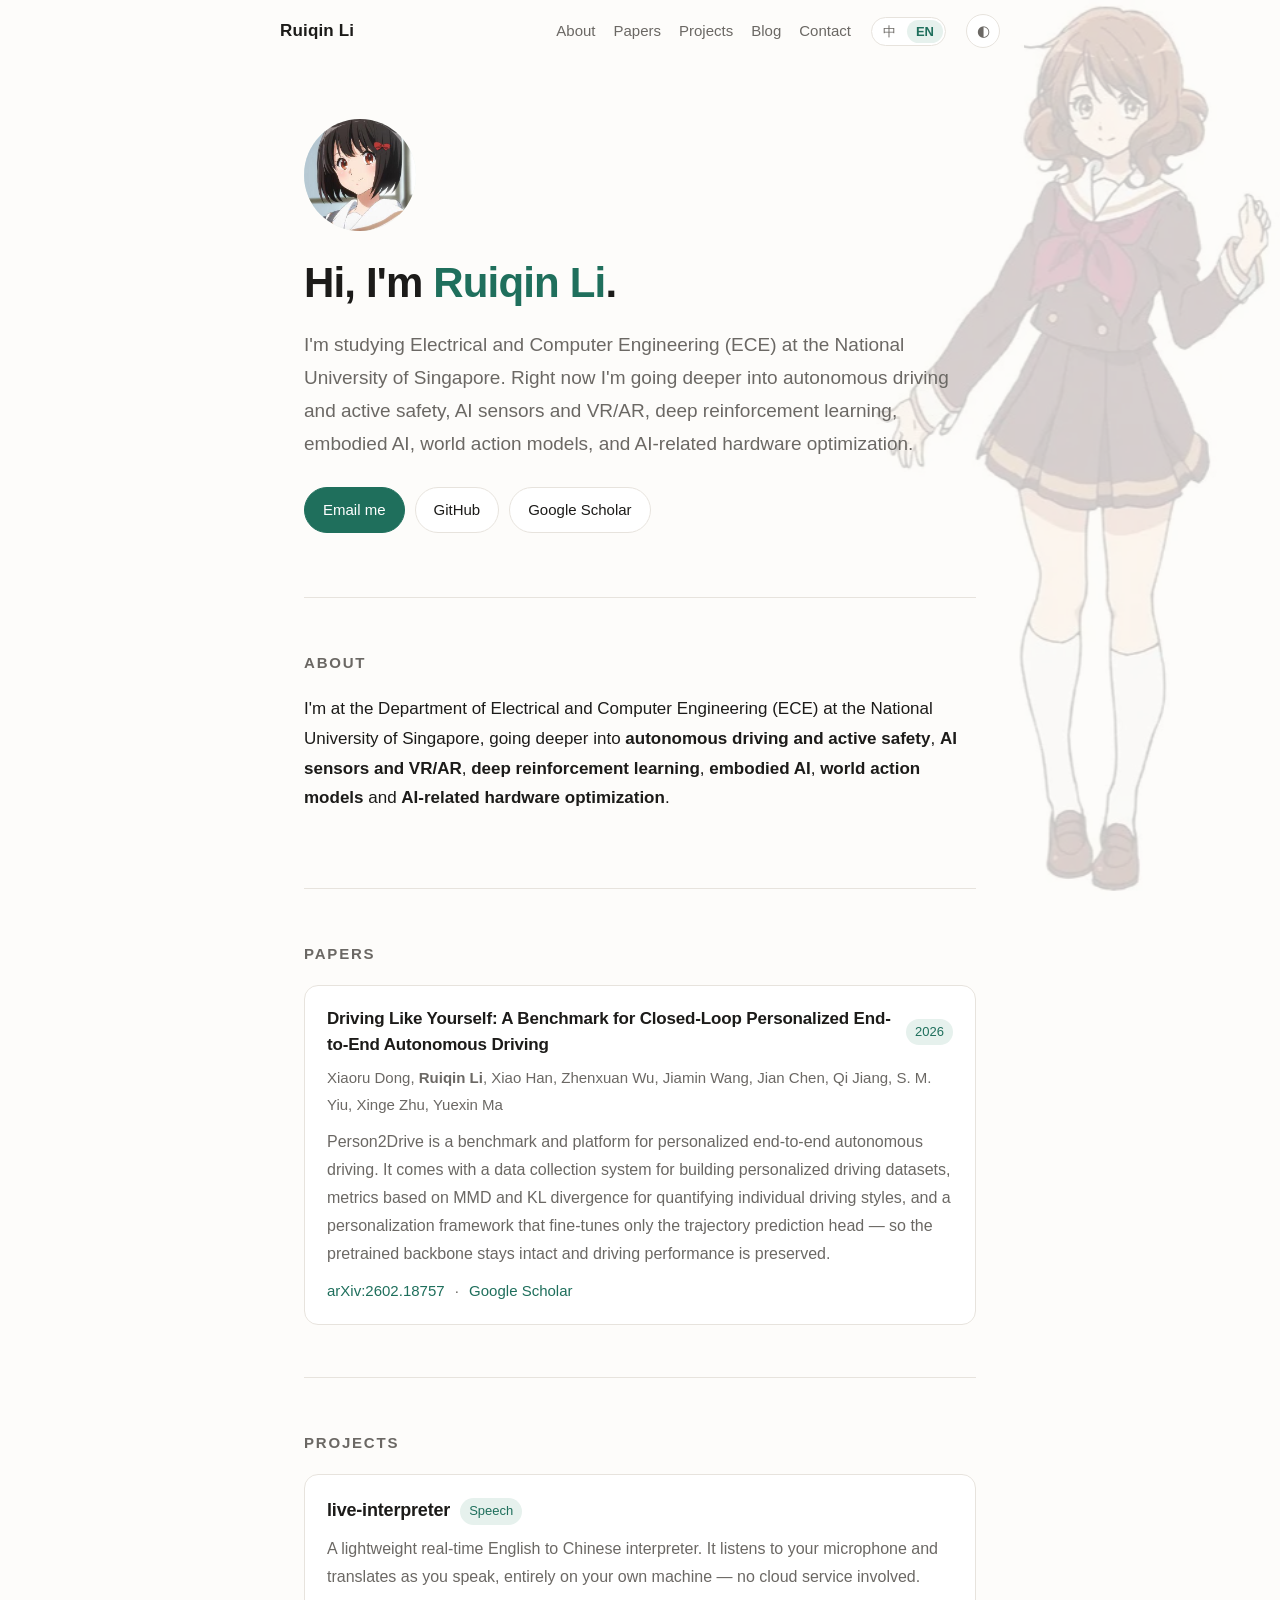
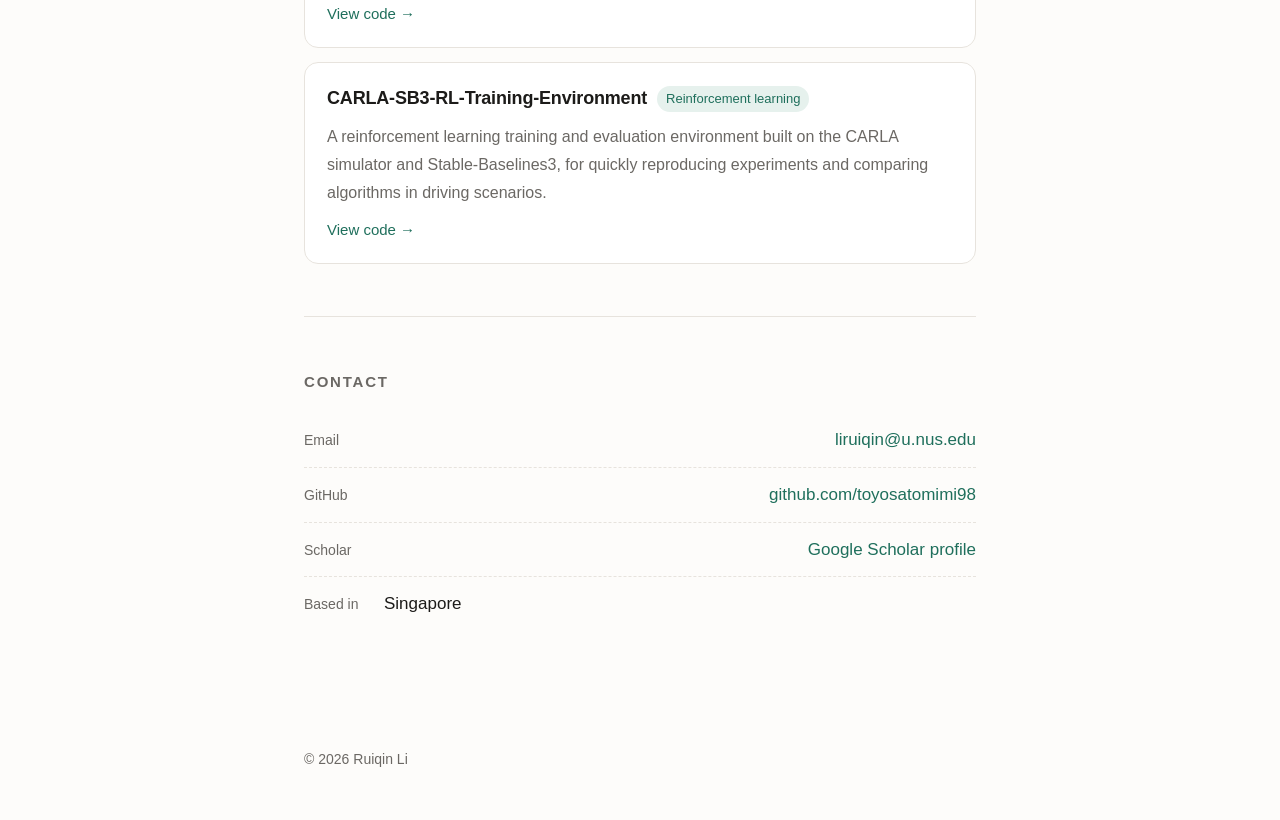
==== index.html @ 0b27e46c "Use VR/AR wording" ====
<!DOCTYPE html>
<html lang="en">
<head>
  <meta charset="UTF-8" />
  <meta name="viewport" content="width=device-width, initial-scale=1.0" />
  <title>Ruiqin Li · Homepage</title>
  <meta name="description" content="Ruiqin Li (toyosatomimi98) — Electrical and Computer Engineering at the National University of Singapore, going deeper into autonomous driving and active safety, AI sensors and VR/AR, deep reinforcement learning, embodied AI and world action models." />
  <meta name="author" content="Ruiqin Li" />

  <!-- Card shown when the link is shared -->
  <meta property="og:type" content="website" />
  <meta property="og:title" content="Ruiqin Li · Homepage" />
  <meta property="og:description" content="ECE at the National University of Singapore, going deeper into autonomous driving and active safety, AI sensors and VR/AR, deep reinforcement learning, embodied AI and world action models." />
  <meta property="og:locale" content="en" />

  <!-- Same page in two languages; English is the default -->
  <link rel="alternate" hreflang="en" href="https://toyosatomimi98.github.io/" />
  <link rel="alternate" hreflang="zh-CN" href="https://toyosatomimi98.github.io/zh/" />
  <link rel="alternate" hreflang="x-default" href="https://toyosatomimi98.github.io/" />

  <link rel="stylesheet" href="assets/style.css" />
  <link rel="icon" href="data:image/svg+xml,<svg xmlns='http://www.w3.org/2000/svg' viewBox='0 0 100 100'><text y='.9em' font-size='90'>🌴</text></svg>" />
</head>

<body>
  <a class="skip-link" href="#main">Skip to content</a>

  <!-- Background watermark: full viewport height, fixed while scrolling.
       Replace assets/watermark.webp to change the image; tune --watermark-opacity in style.css -->
  <div class="watermark" aria-hidden="true"></div>

  <header class="site-header">
    <a class="brand" href="#top">Ruiqin Li</a>
    <nav class="nav" aria-label="Main">
      <a href="#about">About</a>
      <a href="#papers">Papers</a>
      <a href="#work">Projects</a>
      <a href="blog/index.html">Blog</a>
      <a href="#contact">Contact</a>
    </nav>
    <div class="lang-switch" aria-label="Language">
      <a href="zh/index.html" hreflang="zh-CN" lang="zh-CN">中</a>
      <span class="is-active" aria-current="true">EN</span>
    </div>
    <button id="theme-toggle" class="theme-toggle" type="button" aria-label="Switch between dark and light mode">
      <span aria-hidden="true">◐</span>
    </button>
  </header>

  <main id="main">
    <!-- ==================== Hero ==================== -->
    <section class="hero" id="top">
      <!-- Local copy of the GitHub avatar; overwrite assets/avatar.jpg to change it. -->
      <div class="avatar" aria-hidden="true">L<img src="assets/avatar.jpg" alt="" onerror="this.remove()" /></div>

      <h1>Hi, I'm <span class="accent">Ruiqin Li</span>.</h1>

      <p class="lede">
        I'm studying Electrical and Computer Engineering (ECE) at the National University of Singapore.
        Right now I'm going deeper into autonomous driving and active safety, AI sensors and VR/AR,
        deep reinforcement learning, embodied AI, world action models, and AI-related hardware
        optimization.
      </p>

      <div class="actions">
        <a class="btn primary" href="mailto:liruiqin@u.nus.edu">Email me</a>
        <a class="btn" href="https://github.com/toyosatomimi98" target="_blank" rel="noopener">GitHub</a>
        <a class="btn" href="https://scholar.google.com/citations?user=BtMwZPsAAAAJ&amp;hl=en" target="_blank" rel="noopener">Google Scholar</a>
      </div>
    </section>

    <!-- ==================== About ==================== -->
    <section class="section" id="about">
      <h2>About</h2>
      <p>
        I'm at the Department of Electrical and Computer Engineering (ECE) at the National University
        of Singapore, going deeper into <strong>autonomous driving and active safety</strong>,
        <strong>AI sensors and VR/AR</strong>,
        <strong>deep reinforcement learning</strong>, <strong>embodied AI</strong>,
        <strong>world action models</strong> and <strong>AI-related hardware optimization</strong>.
      </p>
      <p>
        In my spare time I build small tools I use regularly; most of what I've made is on
        <a href="https://github.com/toyosatomimi98" target="_blank" rel="noopener">GitHub</a>.
      </p>
    </section>

    <!-- ==================== Papers ==================== -->
    <section class="section" id="papers">
      <h2>Papers</h2>

      <ul class="cards">
        <li class="card">
          <div class="card-head">
            <h3 class="paper-title">
              <a href="https://arxiv.org/abs/2602.18757" target="_blank" rel="noopener">
                Driving Like Yourself: A Benchmark for Closed-Loop Personalized End-to-End Autonomous Driving
              </a>
            </h3>
            <span class="tag">2026</span>
          </div>
          <p class="authors">
            Xiaoru Dong, <strong>Ruiqin Li</strong>, Xiao Han, Zhenxuan Wu, Jiamin Wang,
            Jian Chen, Qi Jiang, S. M. Yiu, Xinge Zhu, Yuexin Ma
          </p>
          <p>
            Person2Drive is a benchmark and platform for personalized end-to-end autonomous driving.
            It comes with a data collection system for building personalized driving datasets, metrics
            based on MMD and KL divergence for quantifying individual driving styles, and a
            personalization framework that fine-tunes only the trajectory prediction head — so the
            pretrained backbone stays intact and driving performance is preserved.
          </p>
          <div class="card-links">
            <a href="https://arxiv.org/abs/2602.18757" target="_blank" rel="noopener">arXiv:2602.18757</a>
            <span class="dot">·</span>
            <a href="https://scholar.google.com/citations?user=BtMwZPsAAAAJ&amp;hl=en" target="_blank" rel="noopener">Google Scholar</a>
          </div>
        </li>
      </ul>
    </section>

    <!-- ==================== Projects ==================== -->
    <section class="section" id="work">
      <h2>Projects</h2>

      <ul class="cards">
        <li class="card">
          <div class="card-head">
            <h3>live-interpreter</h3>
            <span class="tag">Speech</span>
          </div>
          <p>
            A lightweight real-time English to Chinese interpreter. It listens to your microphone and
            translates as you speak, entirely on your own machine — no cloud service involved.
          </p>
          <div class="card-links">
            <a href="https://github.com/toyosatomimi98/live-interpreter" target="_blank" rel="noopener">View code →</a>
          </div>
        </li>

        <li class="card">
          <div class="card-head">
            <h3>CARLA-SB3-RL-Training-Environment</h3>
            <span class="tag">Reinforcement learning</span>
          </div>
          <p>
            A reinforcement learning training and evaluation environment built on the CARLA simulator
            and Stable-Baselines3, for quickly reproducing experiments and comparing algorithms in
            driving scenarios.
          </p>
          <div class="card-links">
            <a href="https://github.com/toyosatomimi98/CARLA-SB3-RL-Training-Environment" target="_blank" rel="noopener">View code →</a>
          </div>
        </li>
      </ul>
    </section>

    <!-- ==================== Contact ==================== -->
    <section class="section" id="contact">
      <h2>Contact</h2>
      <ul class="list">
        <li>
          <span class="label">Email</span>
          <a href="mailto:liruiqin@u.nus.edu">liruiqin@u.nus.edu</a>
        </li>
        <li>
          <span class="label">GitHub</span>
          <a href="https://github.com/toyosatomimi98" target="_blank" rel="noopener">github.com/toyosatomimi98</a>
        </li>
        <li>
          <span class="label">Scholar</span>
          <a href="https://scholar.google.com/citations?user=BtMwZPsAAAAJ&amp;hl=en" target="_blank" rel="noopener">Google Scholar profile</a>
        </li>
        <li>
          <span class="label">Based in</span>
          <span>Singapore</span>
        </li>
      </ul>
    </section>
  </main>

  <footer class="site-footer">
    <p>© <span id="year">2026</span> Ruiqin Li</p>
  </footer>

  <script src="assets/main.js"></script>
</body>
</html>
---- assets/style.css ----
/* =========================================================
   个人主页样式
   想改颜色，只需要动下面这一段变量（--背景色、--文字色、--强调色）
   ========================================================= */
:root {
  --bg: #fdfcfa;
  --surface: #ffffff;
  --text: #1c1b19;
  --text-soft: #6b6864;
  --line: #e7e3dd;
  --accent: #1f6f5c;
  --accent-soft: #e6f1ed;
  --radius: 14px;
  --content: 720px;
  --watermark-opacity: 0.22;
  --font-sans: -apple-system, BlinkMacSystemFont, "Segoe UI", "PingFang SC",
    "Hiragino Sans GB", "Microsoft YaHei", "Noto Sans SC", Roboto, Helvetica, Arial, sans-serif;
}

html[data-theme="dark"] {
  --bg: #14161a;
  --surface: #1b1e23;
  --text: #ecebe8;
  --text-soft: #9b988f;
  --line: #2c3037;
  --accent: #5fd0ad;
  --accent-soft: #1d2b28;
  --watermark-opacity: 0.14;
}

@media (prefers-color-scheme: dark) {
  html:not([data-theme="light"]) {
    --bg: #14161a;
    --surface: #1b1e23;
    --text: #ecebe8;
    --text-soft: #9b988f;
    --line: #2c3037;
    --accent: #5fd0ad;
    --accent-soft: #1d2b28;
    --watermark-opacity: 0.14;
  }
}

* { box-sizing: border-box; }

html { scroll-behavior: smooth; }

body {
  margin: 0;
  background: var(--bg);
  color: var(--text);
  font-family: var(--font-sans);
  font-size: 17px;
  line-height: 1.75;
  -webkit-font-smoothing: antialiased;
  transition: background-color .25s ease, color .25s ease;
}

a { color: var(--accent); text-decoration: none; }
a:hover { text-decoration: underline; text-underline-offset: 3px; }

p { margin: 0 0 1.1em; }

.skip-link {
  position: absolute;
  left: -9999px;
}
.skip-link:focus {
  left: 16px;
  top: 16px;
  z-index: 10;
  background: var(--surface);
  padding: 8px 14px;
  border-radius: 8px;
}

/* ---------------- 背景水印 ---------------- */
.watermark {
  position: fixed;
  inset: 0;
  z-index: -1;                 /* 在页面底色之上、正文之下 */
  pointer-events: none;        /* 不影响任何点击和选中 */
  background-image: url("watermark.webp"); /* 相对于本 CSS 文件所在的 assets/ 目录 */
  background-repeat: no-repeat;
  background-position: right bottom;
  background-size: auto 100vh; /* 高度 = 可视高度，宽度按原比例 */
  opacity: var(--watermark-opacity);
  mix-blend-mode: multiply;    /* 图片是白底无透明通道，用正片叠底让白底融进底色 */
}

html[data-theme="dark"] .watermark {
  mix-blend-mode: screen;
  filter: invert(1) hue-rotate(180deg);
}

@media (prefers-color-scheme: dark) {
  html:not([data-theme="light"]) .watermark {
    mix-blend-mode: screen;
    filter: invert(1) hue-rotate(180deg);
  }
}

/* ---------------- 顶部导航 ---------------- */
.site-header {
  position: sticky;
  top: 0;
  z-index: 5;
  display: flex;
  align-items: center;
  gap: 20px;
  max-width: calc(var(--content) + 48px);
  margin: 0 auto;
  padding: 14px 24px;
  background: color-mix(in srgb, var(--bg) 88%, transparent);
  backdrop-filter: saturate(180%) blur(12px);
  border-bottom: 1px solid transparent;
}

.brand {
  font-weight: 650;
  color: var(--text);
  letter-spacing: .01em;
  white-space: nowrap;
}

.nav {
  display: flex;
  gap: 18px;
  margin-left: auto;
  font-size: 15px;
}

.nav a { color: var(--text-soft); }
.nav a:hover { color: var(--accent); text-decoration: none; }

.nav .is-active {
  color: var(--text);
  font-weight: 600;
}

/* ---------------- 中英文切换 ---------------- */
.lang-switch {
  display: flex;
  align-items: center;
  gap: 2px;
  padding: 2px;
  border: 1px solid var(--line);
  border-radius: 999px;
  background: var(--surface);
  font-size: 13px;
  line-height: 1;
}

.lang-switch > * {
  padding: 5px 9px;
  border-radius: 999px;
  color: var(--text-soft);
  white-space: nowrap;
}

.lang-switch .is-active {
  background: var(--accent-soft);
  color: var(--accent);
  font-weight: 600;
}

.lang-switch a:hover { color: var(--accent); text-decoration: none; }

.theme-toggle {
  display: grid;
  place-items: center;
  width: 34px;
  height: 34px;
  border: 1px solid var(--line);
  border-radius: 999px;
  background: var(--surface);
  color: var(--text-soft);
  font-size: 15px;
  cursor: pointer;
  transition: transform .2s ease, border-color .2s ease;
}
.theme-toggle:hover { transform: rotate(20deg); border-color: var(--accent); }

/* ---------------- 内容容器 ---------------- */
main {
  max-width: var(--content);
  margin: 0 auto;
  padding: 0 24px 40px;
}

/* ---------------- 首屏 ---------------- */
.hero {
  padding: 56px 0 64px;
  border-bottom: 1px solid var(--line);
}

.avatar {
  position: relative;
  display: grid;
  place-items: center;
  width: 112px;
  height: 112px;
  margin-bottom: 26px;
  border-radius: 50%;
  background: var(--accent-soft);
  color: var(--accent);
  font-size: 44px;
  font-weight: 600;
  overflow: hidden;
}

.avatar img {
  position: absolute;
  inset: 0;
  width: 100%;
  height: 100%;
  display: block;
  object-fit: cover;
}

h1 {
  margin: 0 0 18px;
  font-size: clamp(30px, 5vw, 42px);
  line-height: 1.25;
  letter-spacing: -0.02em;
}

.accent { color: var(--accent); }

.lede {
  max-width: 34em;
  font-size: 19px;
  color: var(--text-soft);
}

.actions {
  display: flex;
  flex-wrap: wrap;
  gap: 10px;
  margin-top: 26px;
}

.btn {
  display: inline-block;
  padding: 9px 18px;
  border: 1px solid var(--line);
  border-radius: 999px;
  background: var(--surface);
  color: var(--text);
  font-size: 15px;
  transition: transform .18s ease, border-color .18s ease, background-color .18s ease;
}

.btn:hover {
  transform: translateY(-2px);
  border-color: var(--accent);
  text-decoration: none;
}

.btn.primary {
  background: var(--accent);
  border-color: var(--accent);
  color: #fff;
}

html[data-theme="dark"] .btn.primary { color: #0d1512; }

/* ---------------- 通用小节 ---------------- */
.section {
  padding: 52px 0 8px;
  border-bottom: 1px solid var(--line);
}

.section:last-of-type { border-bottom: none; }

h2 {
  margin: 0 0 18px;
  font-size: 15px;
  font-weight: 600;
  letter-spacing: .12em;
  text-transform: uppercase;
  color: var(--text-soft);
}

h3 {
  margin: 0;
  font-size: 18px;
  letter-spacing: -0.01em;
}

.muted { color: var(--text-soft); font-size: 15px; }

/* ---------------- 项目卡片 ---------------- */
.cards {
  list-style: none;
  margin: 0 0 44px;
  padding: 0;
  display: grid;
  gap: 14px;
}

.card {
  padding: 20px 22px;
  border: 1px solid var(--line);
  border-radius: var(--radius);
  background: var(--surface);
  transition: transform .2s ease, border-color .2s ease, box-shadow .2s ease;
}

.card:hover {
  transform: translateY(-3px);
  border-color: var(--accent);
  box-shadow: 0 10px 30px -18px rgba(0, 0, 0, .5);
}

.card-head {
  display: flex;
  align-items: center;
  gap: 10px;
  margin-bottom: 8px;
}

.card p {
  margin: 0 0 10px;
  color: var(--text-soft);
  font-size: 16px;
}

.card-links { font-size: 15px; }

.card-links .dot {
  margin: 0 6px;
  color: var(--text-soft);
}

.paper-title { font-size: 17px; line-height: 1.5; }
.paper-title a { color: var(--text); }
.paper-title a:hover { color: var(--accent); }

.authors {
  font-size: 15px !important;
  color: var(--text-soft);
}

.tag {
  padding: 2px 9px;
  border-radius: 999px;
  background: var(--accent-soft);
  color: var(--accent);
  font-size: 13px;
  white-space: nowrap;
}

/* ---------------- 列表 ---------------- */
.list {
  list-style: none;
  margin: 0 0 40px;
  padding: 0;
}

.list li {
  display: flex;
  align-items: baseline;
  gap: 12px;
  padding: 12px 0;
  border-bottom: 1px dashed var(--line);
}

.list li:last-child { border-bottom: none; }

.list .meta,
.list .label {
  margin-left: auto;
  color: var(--text-soft);
  font-size: 14px;
  white-space: nowrap;
}

.list .label { margin-left: 0; min-width: 68px; }
.list .label + a { margin-left: auto; }

/* ---------------- 页脚 ---------------- */
.site-footer {
  max-width: var(--content);
  margin: 0 auto;
  padding: 28px 24px 48px;
  color: var(--text-soft);
  font-size: 14px;
}

.site-footer p { margin: 0; }

/* ---------------- 博客文章页 ---------------- */
.post { padding: 56px 0 24px; }

.post-date {
  margin: 0 0 36px;
  color: var(--text-soft);
  font-size: 15px;
}

.post-back {
  margin-top: 48px;
  padding-top: 20px;
  border-top: 1px solid var(--line);
  font-size: 15px;
}

/* 正文里的小标题不用页面上那种小节标签样式 */
.post-body h2 {
  margin: 1.8em 0 .6em;
  font-size: 21px;
  font-weight: 650;
  letter-spacing: -0.01em;
  text-transform: none;
  color: var(--text);
}

.post-body h3 {
  margin: 1.5em 0 .5em;
  font-size: 18px;
  font-weight: 650;
}

.post-body ul,
.post-body ol { margin: 0 0 1.2em; padding-left: 1.4em; }
.post-body li { margin-bottom: .4em; }

.post-body code {
  padding: 2px 6px;
  border-radius: 6px;
  background: var(--accent-soft);
  font-size: .92em;
}

.post-body blockquote {
  margin: 0 0 1.2em;
  padding-left: 16px;
  border-left: 3px solid var(--line);
  color: var(--text-soft);
}

.post-body img {
  max-width: 100%;
  height: auto;
  border-radius: var(--radius);
}

/* ---------------- 滚动出现动画 ---------------- */
.reveal {
  opacity: 0;
  transform: translateY(14px);
  transition: opacity .6s ease, transform .6s ease;
}

.reveal.is-visible {
  opacity: 1;
  transform: none;
}

@media (prefers-reduced-motion: reduce) {
  html { scroll-behavior: auto; }
  .reveal { opacity: 1; transform: none; transition: none; }
  .btn:hover, .card:hover { transform: none; }
}

/* ---------------- 手机适配 ---------------- */
@media (max-width: 640px) {
  /* 手机屏幕窄，水印和正文几乎重叠，压淡一点保证可读性 */
  :root { --watermark-opacity: 0.12; }

  body { font-size: 16px; }

  .site-header {
    flex-wrap: wrap;          /* 站名 + 语言 + 主题一行，导航单独一行 */
    row-gap: 6px;
    padding: 10px 18px 8px;
    gap: 12px;
  }

  .nav {
    order: 3;                 /* 导航排到第二行 */
    width: 100%;
    margin-left: 0;
    gap: 12px;
    font-size: 14px;
    overflow-x: auto;
    scrollbar-width: none;
  }
  .nav::-webkit-scrollbar { display: none; }
  .nav a { white-space: nowrap; }

  .lang-switch { margin-left: auto; }

  .avatar {
    width: 92px;
    height: 92px;
    font-size: 36px;
  }

  main, .site-footer { padding-left: 18px; padding-right: 18px; }
  .hero { padding: 36px 0 44px; }
  .section { padding: 40px 0 8px; }
}
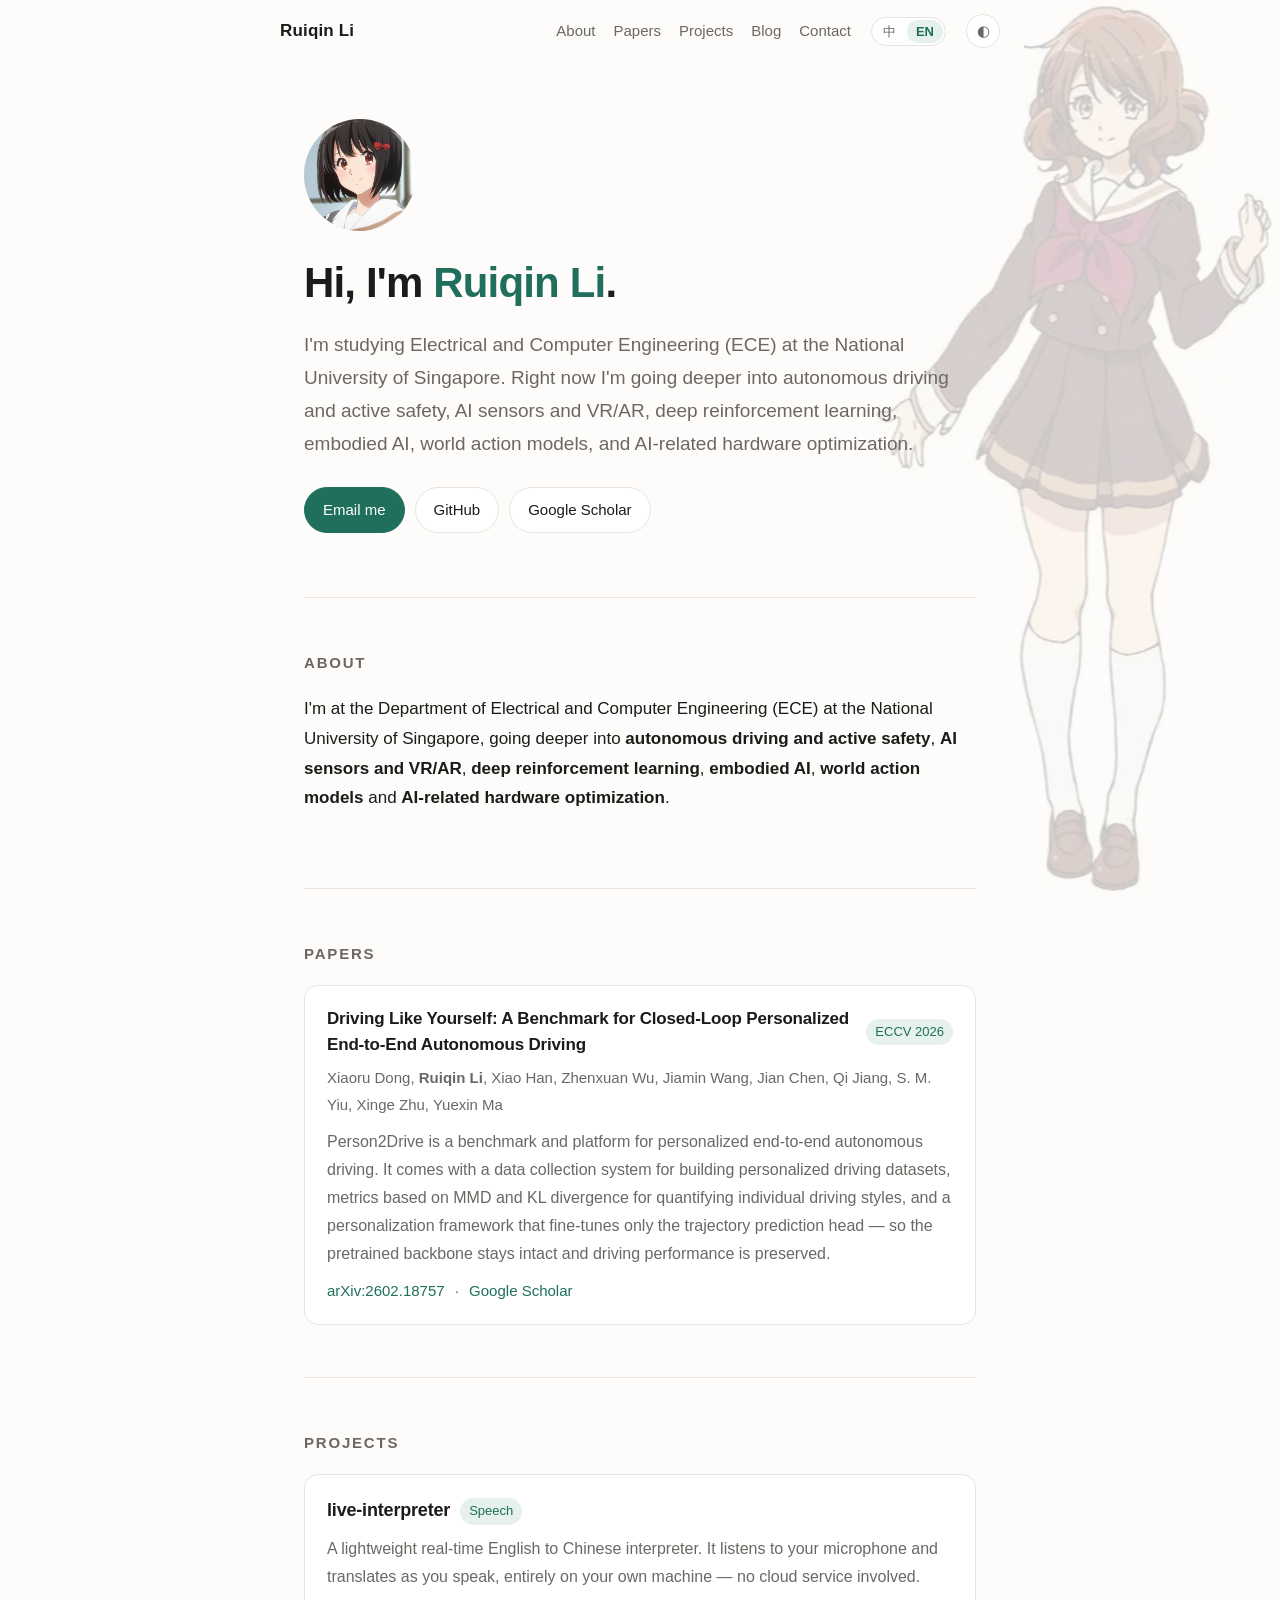
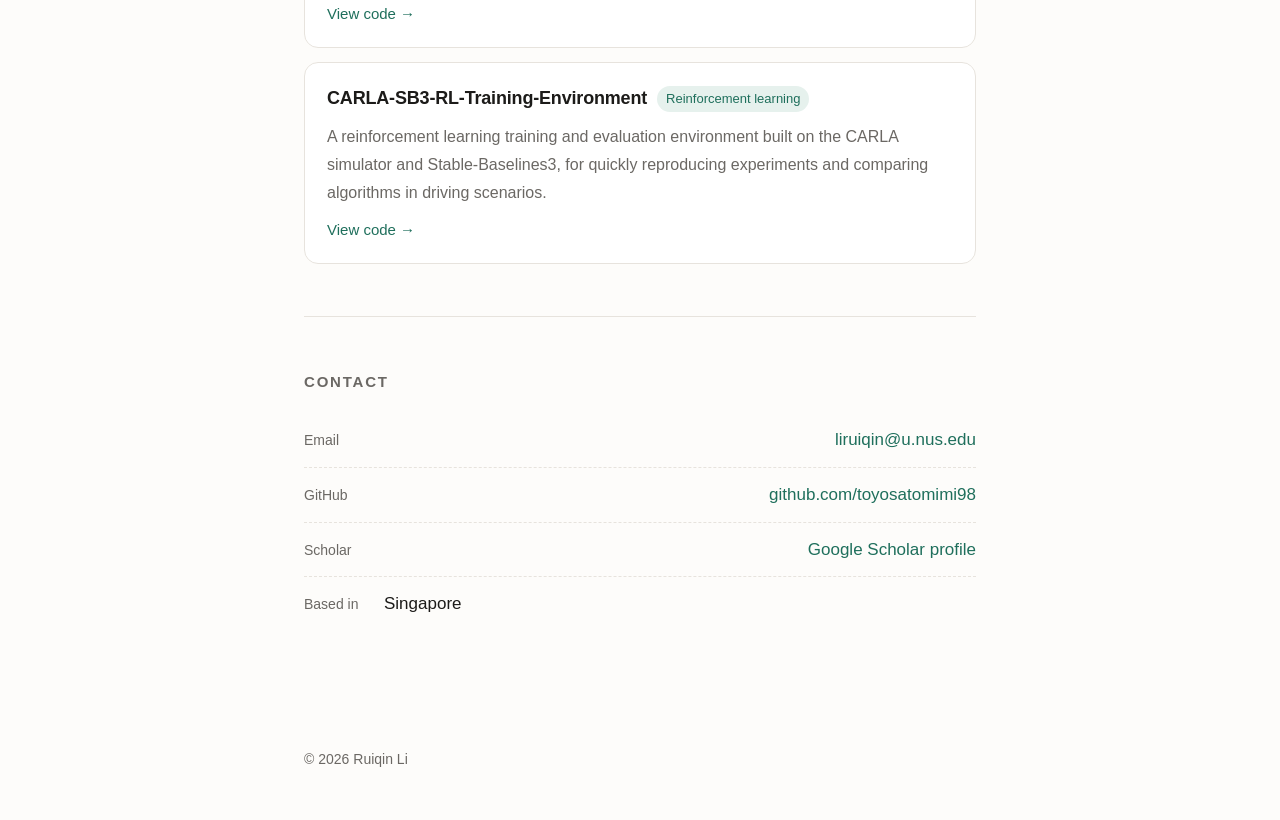
==== commit 2d799896: "Show ECCV 2026 venue on paper card" ====
--- a/index.html
+++ b/index.html
@@ -97,7 +97,7 @@
                 Driving Like Yourself: A Benchmark for Closed-Loop Personalized End-to-End Autonomous Driving
               </a>
             </h3>
-            <span class="tag">2026</span>
+            <span class="tag">ECCV 2026</span>
           </div>
           <p class="authors">
             Xiaoru Dong, <strong>Ruiqin Li</strong>, Xiao Han, Zhenxuan Wu, Jiamin Wang,
--- a/assets/style.css
+++ b/assets/style.css
@@ -351,6 +351,13 @@
   white-space: nowrap;
 }
 
+html[data-theme="dark"] .btn.primary { color: #0d1512; }
+
+/* 跟随系统深色、但用户还没手动切过主题的情况 */
+@media (prefers-color-scheme: dark) {
+  html:not([data-theme="light"]) .btn.primary { color: #0d1512; }
+}
+
 /* ---------------- 列表 ---------------- */
 .list {
   list-style: none;
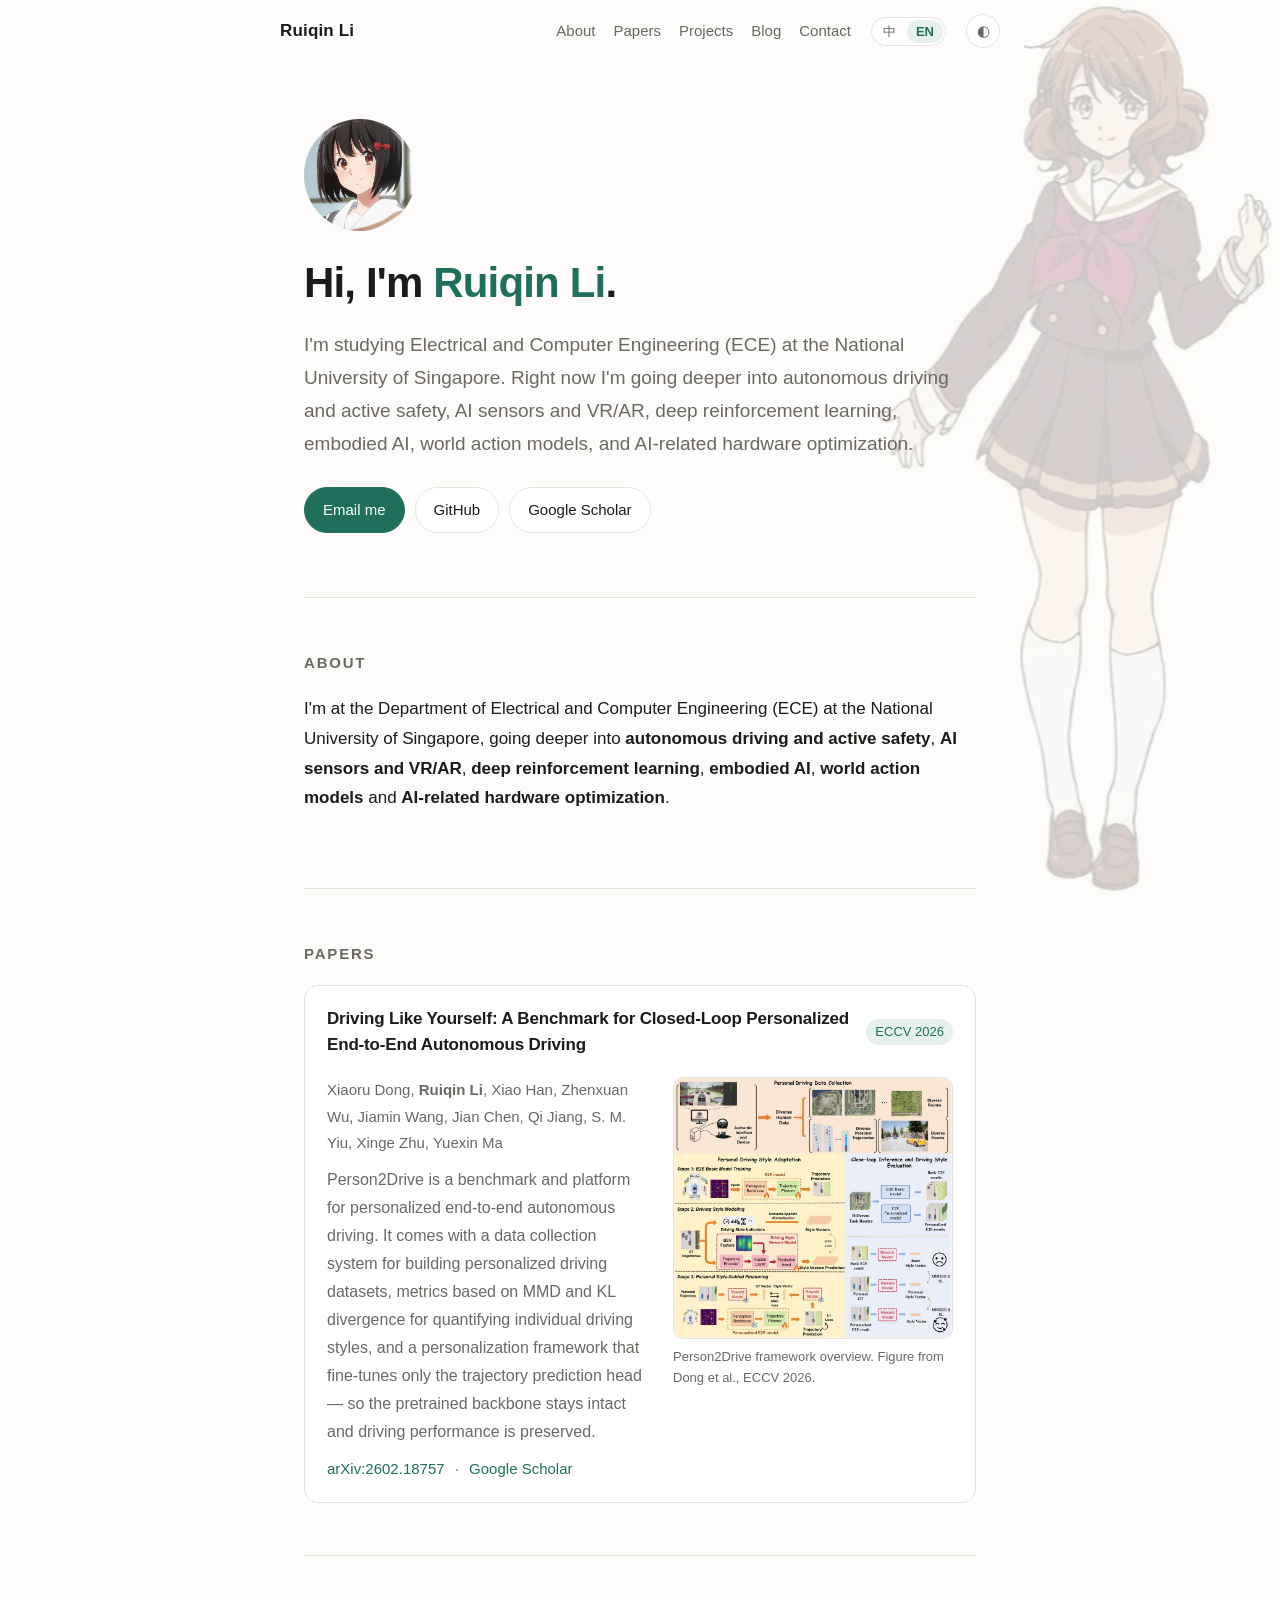
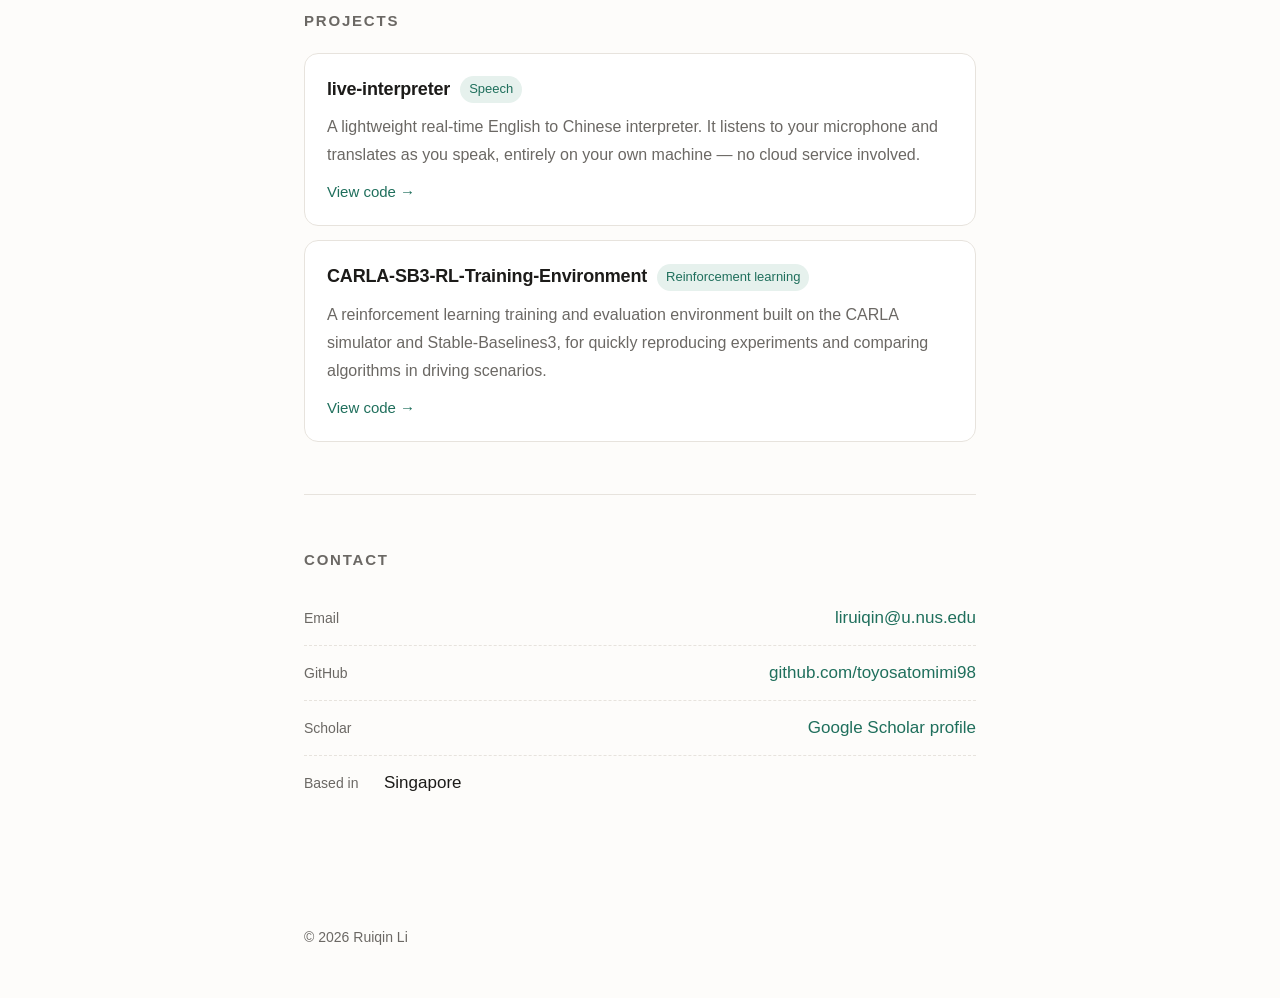
==== commit 3bff8862: "Add paper teaser figure beside paper card" ====
--- a/index.html
+++ b/index.html
@@ -90,7 +90,7 @@
       <h2>Papers</h2>
 
       <ul class="cards">
-        <li class="card">
+        <li class="card card-paper">
           <div class="card-head">
             <h3 class="paper-title">
               <a href="https://arxiv.org/abs/2602.18757" target="_blank" rel="noopener">
@@ -99,22 +99,34 @@
             </h3>
             <span class="tag">ECCV 2026</span>
           </div>
-          <p class="authors">
-            Xiaoru Dong, <strong>Ruiqin Li</strong>, Xiao Han, Zhenxuan Wu, Jiamin Wang,
-            Jian Chen, Qi Jiang, S. M. Yiu, Xinge Zhu, Yuexin Ma
-          </p>
-          <p>
-            Person2Drive is a benchmark and platform for personalized end-to-end autonomous driving.
-            It comes with a data collection system for building personalized driving datasets, metrics
-            based on MMD and KL divergence for quantifying individual driving styles, and a
-            personalization framework that fine-tunes only the trajectory prediction head — so the
-            pretrained backbone stays intact and driving performance is preserved.
-          </p>
-          <div class="card-links">
-            <a href="https://arxiv.org/abs/2602.18757" target="_blank" rel="noopener">arXiv:2602.18757</a>
-            <span class="dot">·</span>
-            <a href="https://scholar.google.com/citations?user=BtMwZPsAAAAJ&amp;hl=en" target="_blank" rel="noopener">Google Scholar</a>
-          </div>
+
+          <div class="paper-text">
+            <p class="authors">
+              Xiaoru Dong, <strong>Ruiqin Li</strong>, Xiao Han, Zhenxuan Wu, Jiamin Wang,
+              Jian Chen, Qi Jiang, S. M. Yiu, Xinge Zhu, Yuexin Ma
+            </p>
+            <p>
+              Person2Drive is a benchmark and platform for personalized end-to-end autonomous driving.
+              It comes with a data collection system for building personalized driving datasets, metrics
+              based on MMD and KL divergence for quantifying individual driving styles, and a
+              personalization framework that fine-tunes only the trajectory prediction head — so the
+              pretrained backbone stays intact and driving performance is preserved.
+            </p>
+            <div class="card-links">
+              <a href="https://arxiv.org/abs/2602.18757" target="_blank" rel="noopener">arXiv:2602.18757</a>
+              <span class="dot">·</span>
+              <a href="https://scholar.google.com/citations?user=BtMwZPsAAAAJ&amp;hl=en" target="_blank" rel="noopener">Google Scholar</a>
+            </div>
+          </div>
+
+          <!-- 论文主图：取自 arXiv 上的 Figure 1，点击可打开原文 -->
+          <figure class="paper-figure">
+            <a href="https://arxiv.org/abs/2602.18757" target="_blank" rel="noopener">
+              <img src="assets/person2drive-framework.jpg"
+                   alt="Person2Drive framework: personal driving data collection, driving style modelling, and fine-tuning of an end-to-end model." />
+            </a>
+            <figcaption>Person2Drive framework overview. Figure from Dong et al., ECCV 2026.</figcaption>
+          </figure>
         </li>
       </ul>
     </section>
--- a/assets/style.css
+++ b/assets/style.css
@@ -337,6 +337,47 @@
 .paper-title a { color: var(--text); }
 .paper-title a:hover { color: var(--accent); }
 
+/* 论文卡片：文字在左，主图在右 */
+.card-paper {
+  display: grid;
+  grid-template-columns: minmax(0, 1fr) 280px;
+  grid-template-areas:
+    "head head"
+    "text figure";
+  gap: 20px 26px;
+  align-items: start;
+}
+
+.card-paper .card-head { grid-area: head; margin-bottom: 0; }
+.card-paper .paper-text { grid-area: text; }
+.card-paper .paper-figure { grid-area: figure; }
+
+.paper-figure { margin: 0; }
+
+.paper-figure img {
+  display: block;
+  width: 100%;
+  height: auto;
+  border: 1px solid var(--line);
+  border-radius: 10px;
+  background: #fff;
+}
+
+.paper-figure figcaption {
+  margin-top: 8px;
+  color: var(--text-soft);
+  font-size: 13px;
+  line-height: 1.6;
+}
+
+@media (max-width: 720px) {
+  .card-paper {
+    grid-template-columns: 1fr;
+    grid-template-areas: "head" "text" "figure";
+    gap: 18px;
+  }
+}
+
 .authors {
   font-size: 15px !important;
   color: var(--text-soft);
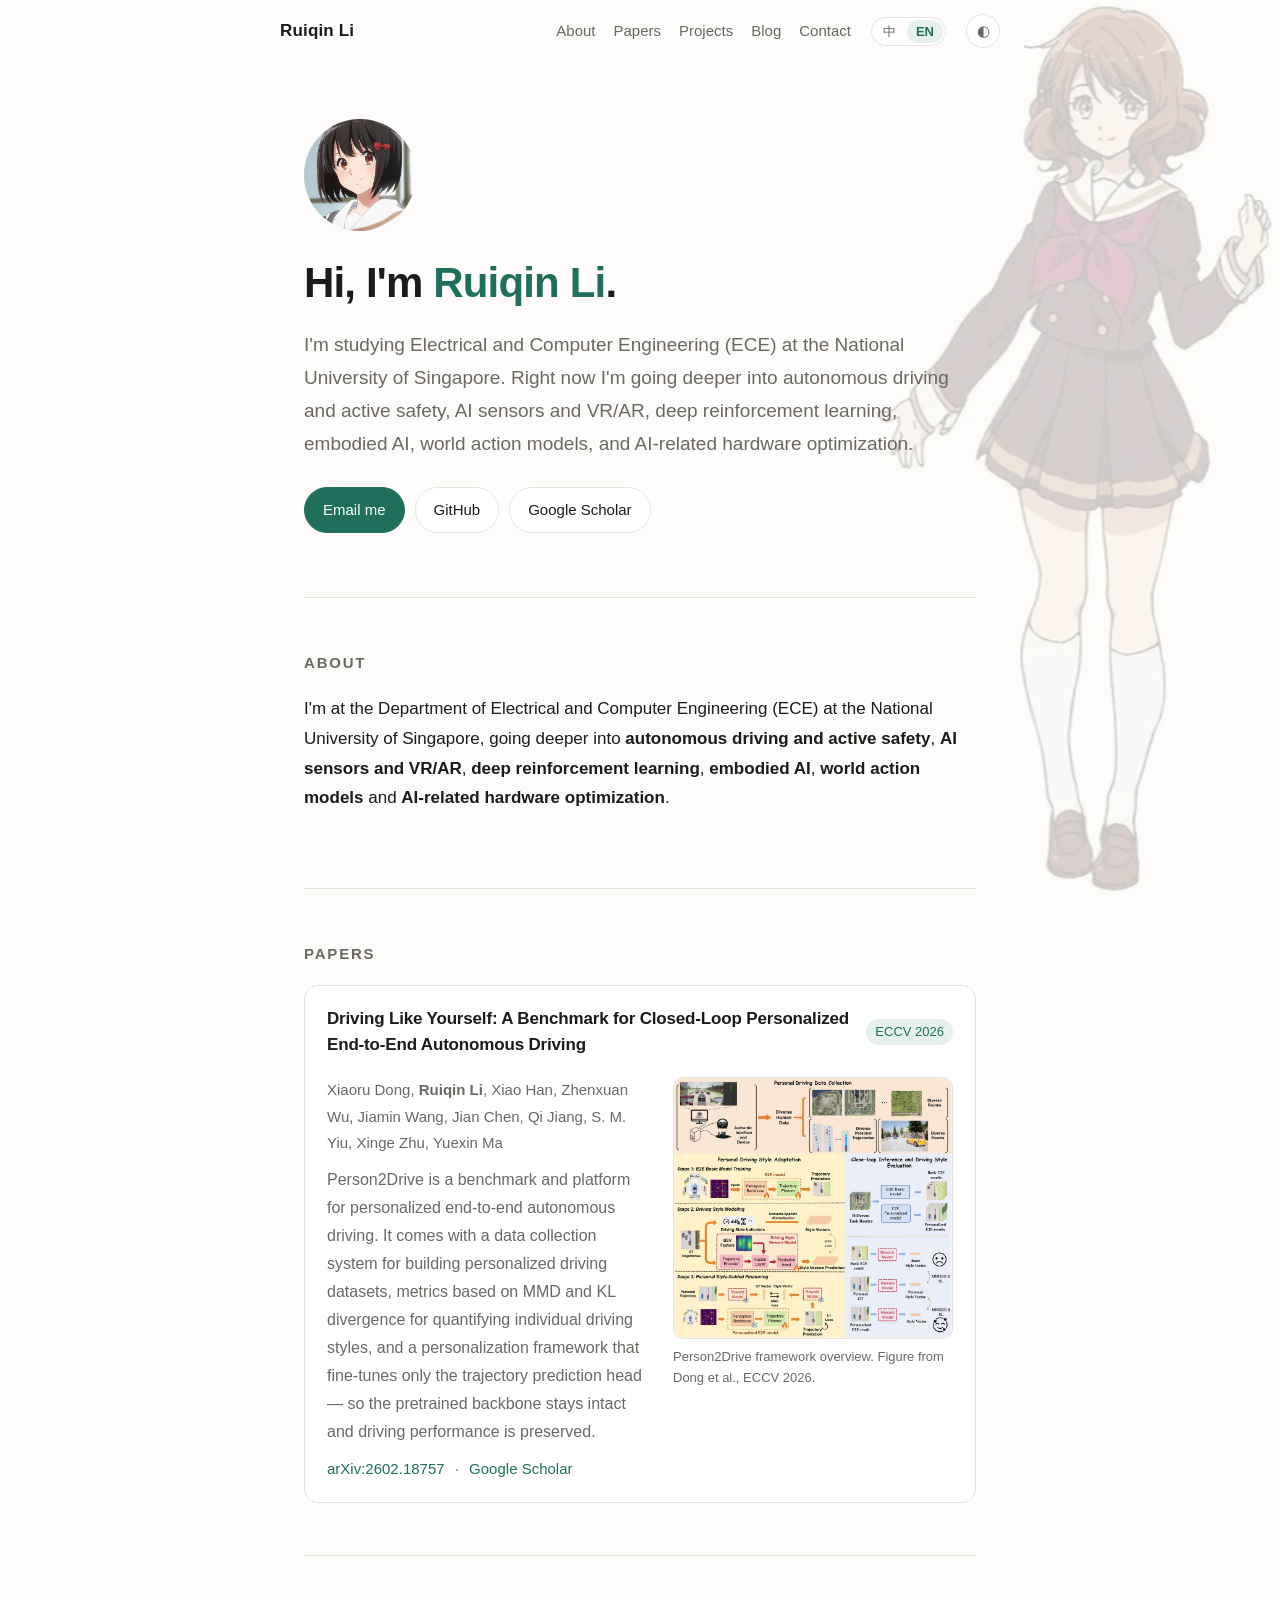
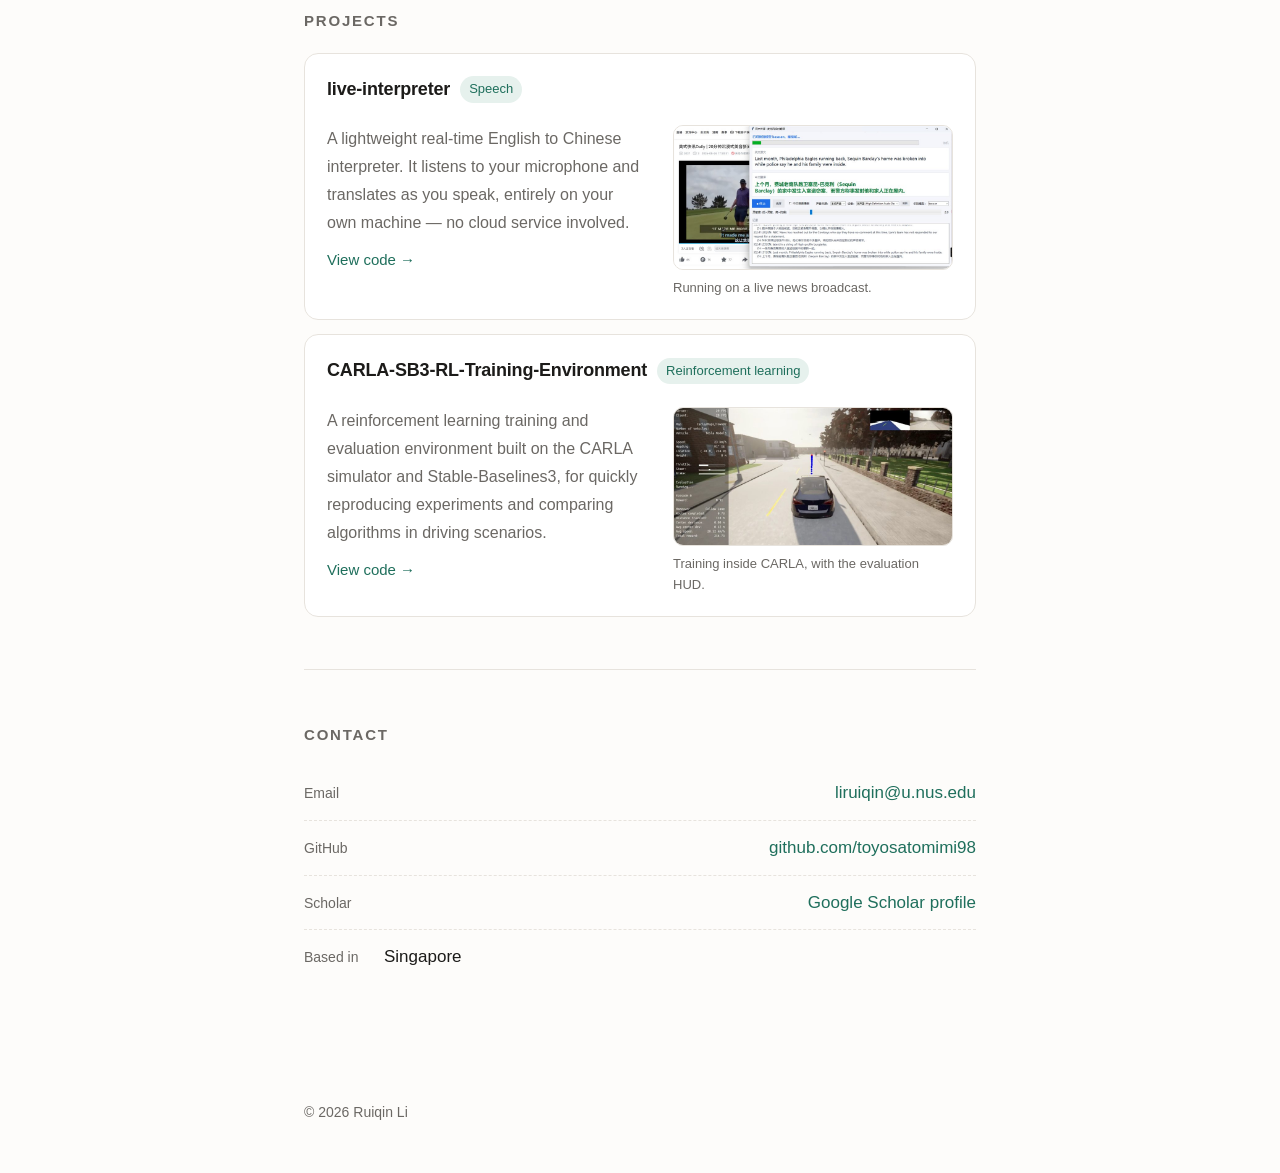
==== commit df94fb0f: "Add teaser images to project cards" ====
--- a/index.html
+++ b/index.html
@@ -90,7 +90,7 @@
       <h2>Papers</h2>
 
       <ul class="cards">
-        <li class="card card-paper">
+        <li class="card card-media">
           <div class="card-head">
             <h3 class="paper-title">
               <a href="https://arxiv.org/abs/2602.18757" target="_blank" rel="noopener">
@@ -100,7 +100,7 @@
             <span class="tag">ECCV 2026</span>
           </div>
 
-          <div class="paper-text">
+          <div class="card-text">
             <p class="authors">
               Xiaoru Dong, <strong>Ruiqin Li</strong>, Xiao Han, Zhenxuan Wu, Jiamin Wang,
               Jian Chen, Qi Jiang, S. M. Yiu, Xinge Zhu, Yuexin Ma
@@ -120,7 +120,7 @@
           </div>
 
           <!-- 论文主图：取自 arXiv 上的 Figure 1，点击可打开原文 -->
-          <figure class="paper-figure">
+          <figure class="card-figure">
             <a href="https://arxiv.org/abs/2602.18757" target="_blank" rel="noopener">
               <img src="assets/person2drive-framework.jpg"
                    alt="Person2Drive framework: personal driving data collection, driving style modelling, and fine-tuning of an end-to-end model." />
@@ -136,33 +136,55 @@
       <h2>Projects</h2>
 
       <ul class="cards">
-        <li class="card">
+        <li class="card card-media">
           <div class="card-head">
             <h3>live-interpreter</h3>
             <span class="tag">Speech</span>
           </div>
-          <p>
-            A lightweight real-time English to Chinese interpreter. It listens to your microphone and
-            translates as you speak, entirely on your own machine — no cloud service involved.
-          </p>
-          <div class="card-links">
-            <a href="https://github.com/toyosatomimi98/live-interpreter" target="_blank" rel="noopener">View code →</a>
-          </div>
-        </li>
-
-        <li class="card">
+
+          <div class="card-text">
+            <p>
+              A lightweight real-time English to Chinese interpreter. It listens to your microphone and
+              translates as you speak, entirely on your own machine — no cloud service involved.
+            </p>
+            <div class="card-links">
+              <a href="https://github.com/toyosatomimi98/live-interpreter" target="_blank" rel="noopener">View code →</a>
+            </div>
+          </div>
+
+          <figure class="card-figure">
+            <a href="https://github.com/toyosatomimi98/live-interpreter" target="_blank" rel="noopener">
+              <img src="assets/live-interpreter-demo.jpg"
+                   alt="The interpreter running on an English news broadcast, with Chinese subtitles generated in real time." />
+            </a>
+            <figcaption>Running on a live news broadcast.</figcaption>
+          </figure>
+        </li>
+
+        <li class="card card-media">
           <div class="card-head">
             <h3>CARLA-SB3-RL-Training-Environment</h3>
             <span class="tag">Reinforcement learning</span>
           </div>
-          <p>
-            A reinforcement learning training and evaluation environment built on the CARLA simulator
-            and Stable-Baselines3, for quickly reproducing experiments and comparing algorithms in
-            driving scenarios.
-          </p>
-          <div class="card-links">
-            <a href="https://github.com/toyosatomimi98/CARLA-SB3-RL-Training-Environment" target="_blank" rel="noopener">View code →</a>
-          </div>
+
+          <div class="card-text">
+            <p>
+              A reinforcement learning training and evaluation environment built on the CARLA simulator
+              and Stable-Baselines3, for quickly reproducing experiments and comparing algorithms in
+              driving scenarios.
+            </p>
+            <div class="card-links">
+              <a href="https://github.com/toyosatomimi98/CARLA-SB3-RL-Training-Environment" target="_blank" rel="noopener">View code →</a>
+            </div>
+          </div>
+
+          <figure class="card-figure">
+            <a href="https://github.com/toyosatomimi98/CARLA-SB3-RL-Training-Environment" target="_blank" rel="noopener">
+              <img src="assets/carla-rl-hud.jpg"
+                   alt="The CARLA simulator during reinforcement learning training, showing the driving view and the evaluation HUD." />
+            </a>
+            <figcaption>Training inside CARLA, with the evaluation HUD.</figcaption>
+          </figure>
         </li>
       </ul>
     </section>
--- a/assets/style.css
+++ b/assets/style.css
@@ -337,8 +337,8 @@
 .paper-title a { color: var(--text); }
 .paper-title a:hover { color: var(--accent); }
 
-/* 论文卡片：文字在左，主图在右 */
-.card-paper {
+/* 带主图的卡片（论文、项目）：标题占整行，文字在左，主图在右 */
+.card-media {
   display: grid;
   grid-template-columns: minmax(0, 1fr) 280px;
   grid-template-areas:
@@ -348,13 +348,13 @@
   align-items: start;
 }
 
-.card-paper .card-head { grid-area: head; margin-bottom: 0; }
-.card-paper .paper-text { grid-area: text; }
-.card-paper .paper-figure { grid-area: figure; }
-
-.paper-figure { margin: 0; }
-
-.paper-figure img {
+.card-media .card-head { grid-area: head; margin-bottom: 0; }
+.card-media .card-text { grid-area: text; }
+.card-media .card-figure { grid-area: figure; }
+
+.card-figure { margin: 0; }
+
+.card-figure img {
   display: block;
   width: 100%;
   height: auto;
@@ -363,7 +363,7 @@
   background: #fff;
 }
 
-.paper-figure figcaption {
+.card-figure figcaption {
   margin-top: 8px;
   color: var(--text-soft);
   font-size: 13px;
@@ -371,7 +371,7 @@
 }
 
 @media (max-width: 720px) {
-  .card-paper {
+  .card-media {
     grid-template-columns: 1fr;
     grid-template-areas: "head" "text" "figure";
     gap: 18px;
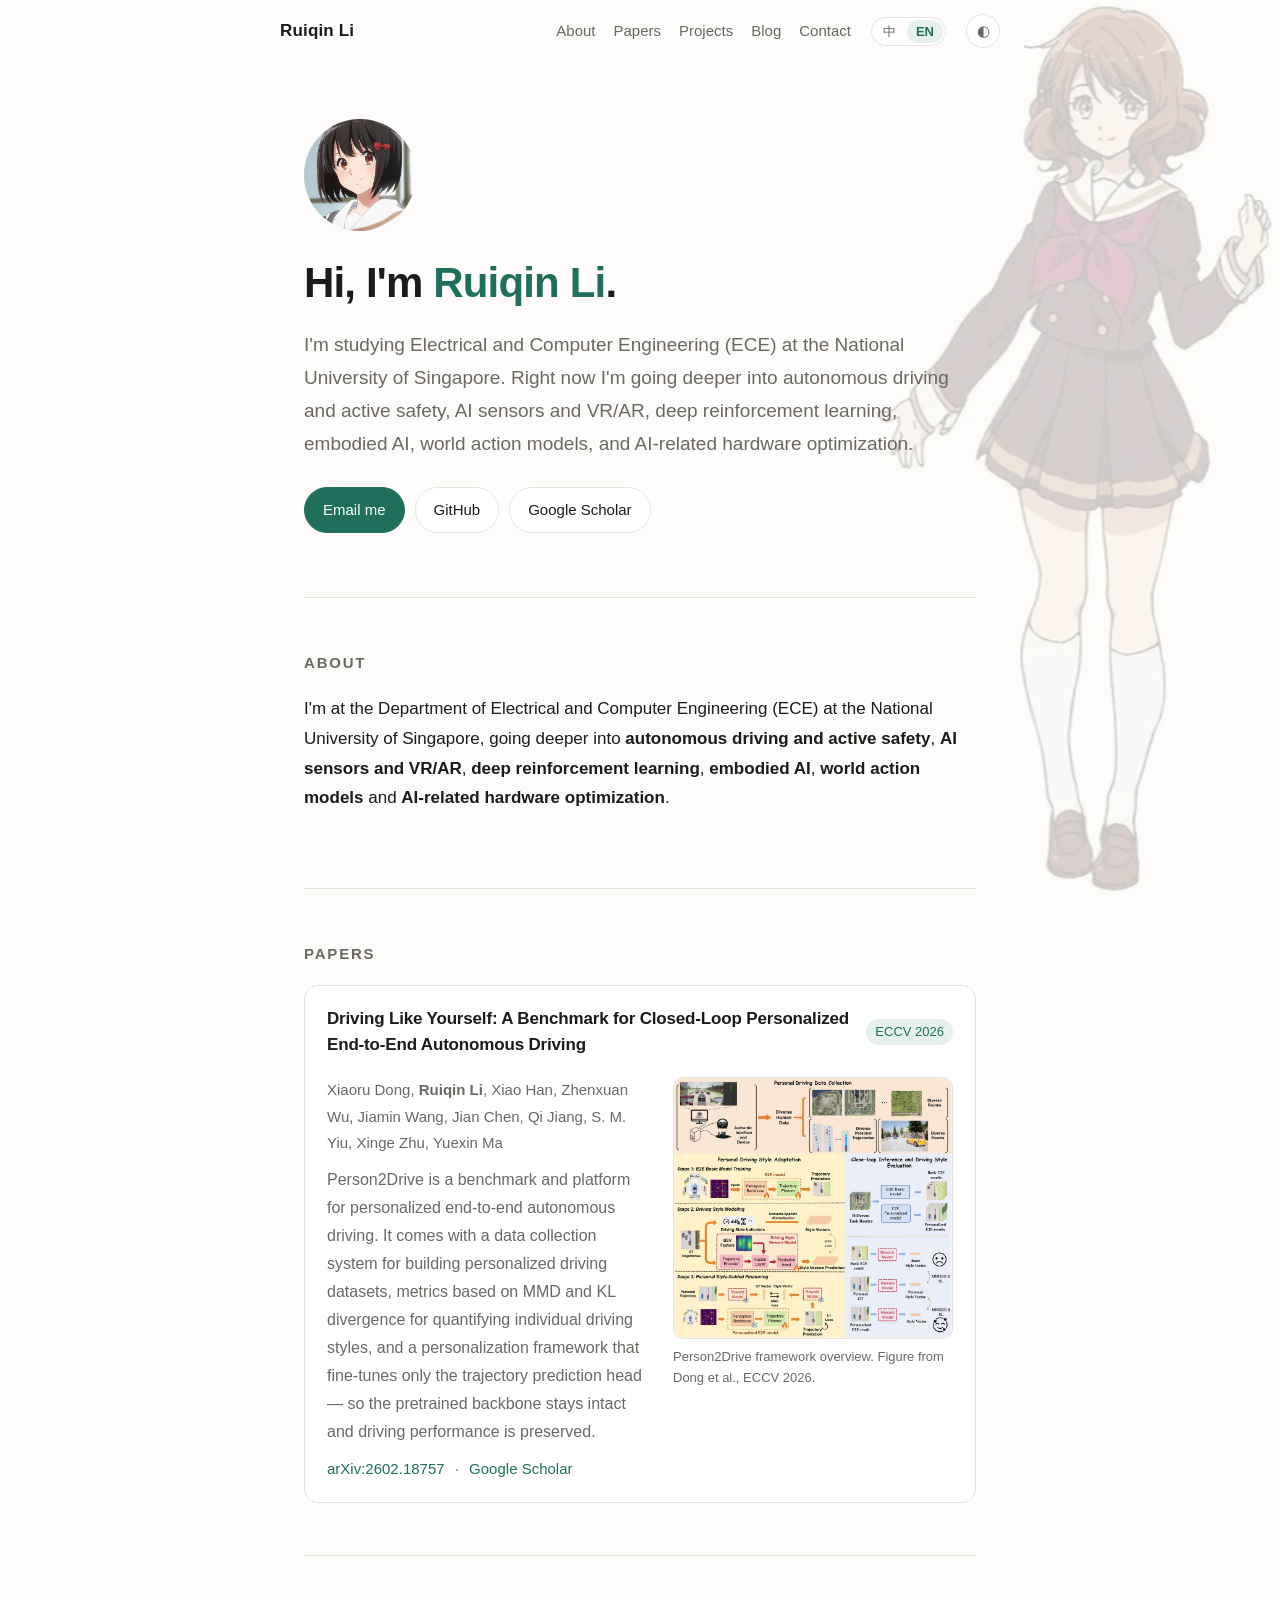
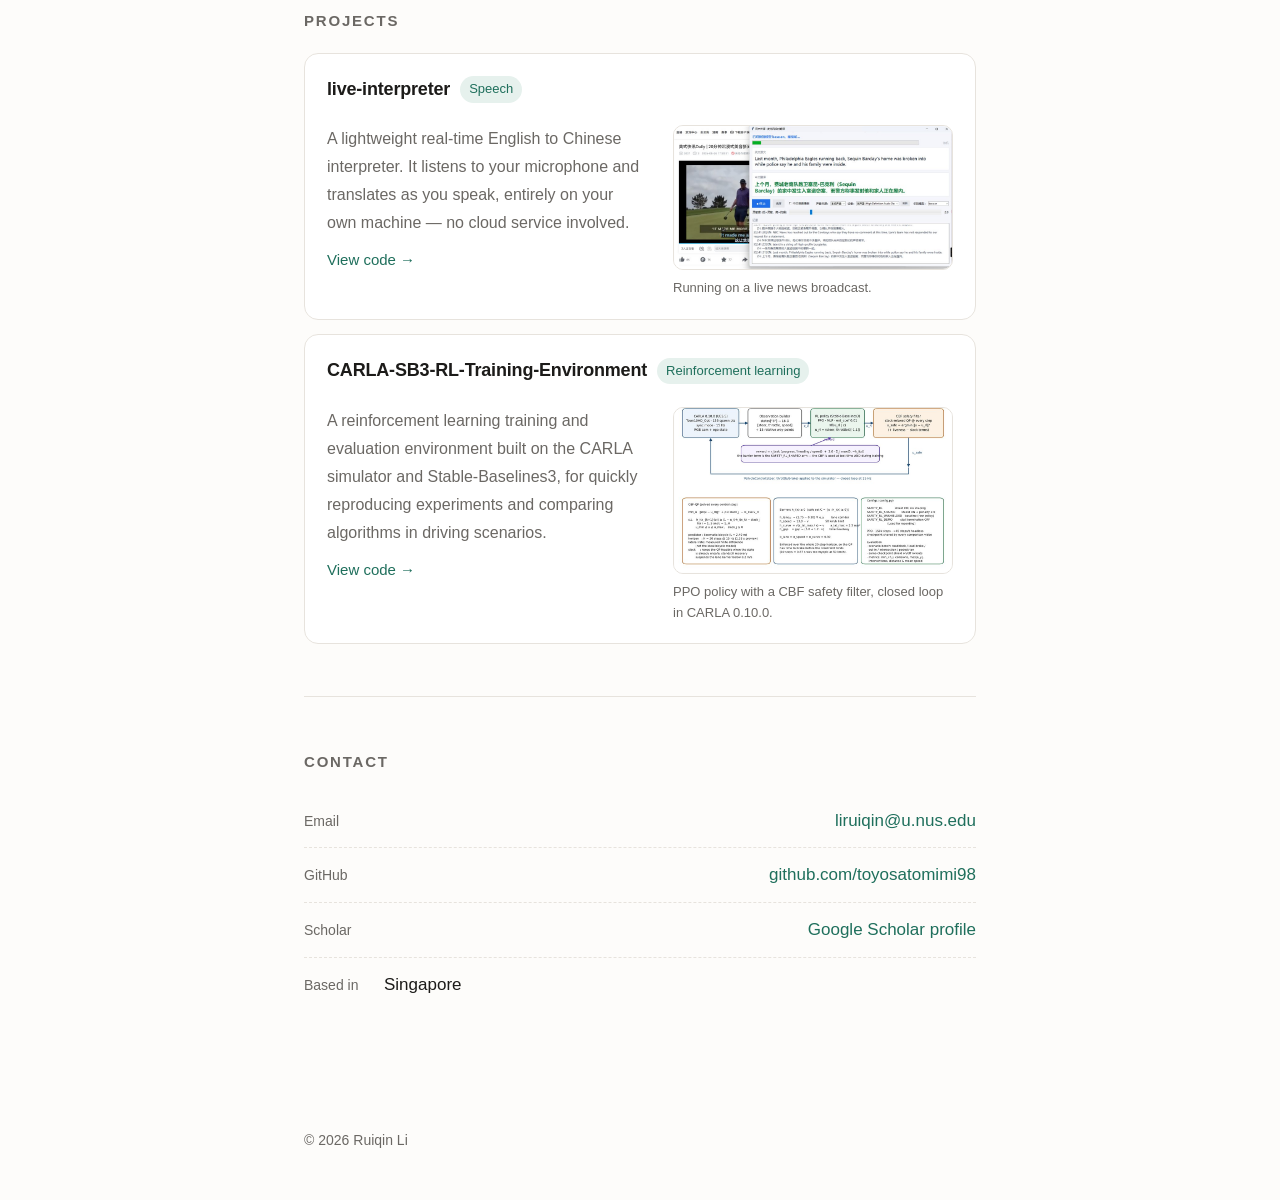
==== commit 76961fed: "Refresh CARLA project teaser with cropped framework figure" ====
--- a/index.html
+++ b/index.html
@@ -18,7 +18,7 @@
   <link rel="alternate" hreflang="zh-CN" href="https://toyosatomimi98.github.io/zh/" />
   <link rel="alternate" hreflang="x-default" href="https://toyosatomimi98.github.io/" />
 
-  <link rel="stylesheet" href="assets/style.css" />
+  <link rel="stylesheet" href="assets/style.css?v=2" />
   <link rel="icon" href="data:image/svg+xml,<svg xmlns='http://www.w3.org/2000/svg' viewBox='0 0 100 100'><text y='.9em' font-size='90'>🌴</text></svg>" />
 </head>
 
@@ -180,10 +180,10 @@
 
           <figure class="card-figure">
             <a href="https://github.com/toyosatomimi98/CARLA-SB3-RL-Training-Environment" target="_blank" rel="noopener">
-              <img src="assets/carla-rl-hud.jpg"
-                   alt="The CARLA simulator during reinforcement learning training, showing the driving view and the evaluation HUD." />
+              <img src="assets/carla-rl-safety-framework.jpg"
+                   alt="Pipeline diagram: CARLA 0.10.0, observation builder, PPO policy, and a CBF safety filter that solves a QP at every step." />
             </a>
-            <figcaption>Training inside CARLA, with the evaluation HUD.</figcaption>
+            <figcaption>PPO policy with a CBF safety filter, closed loop in CARLA 0.10.0.</figcaption>
           </figure>
         </li>
       </ul>
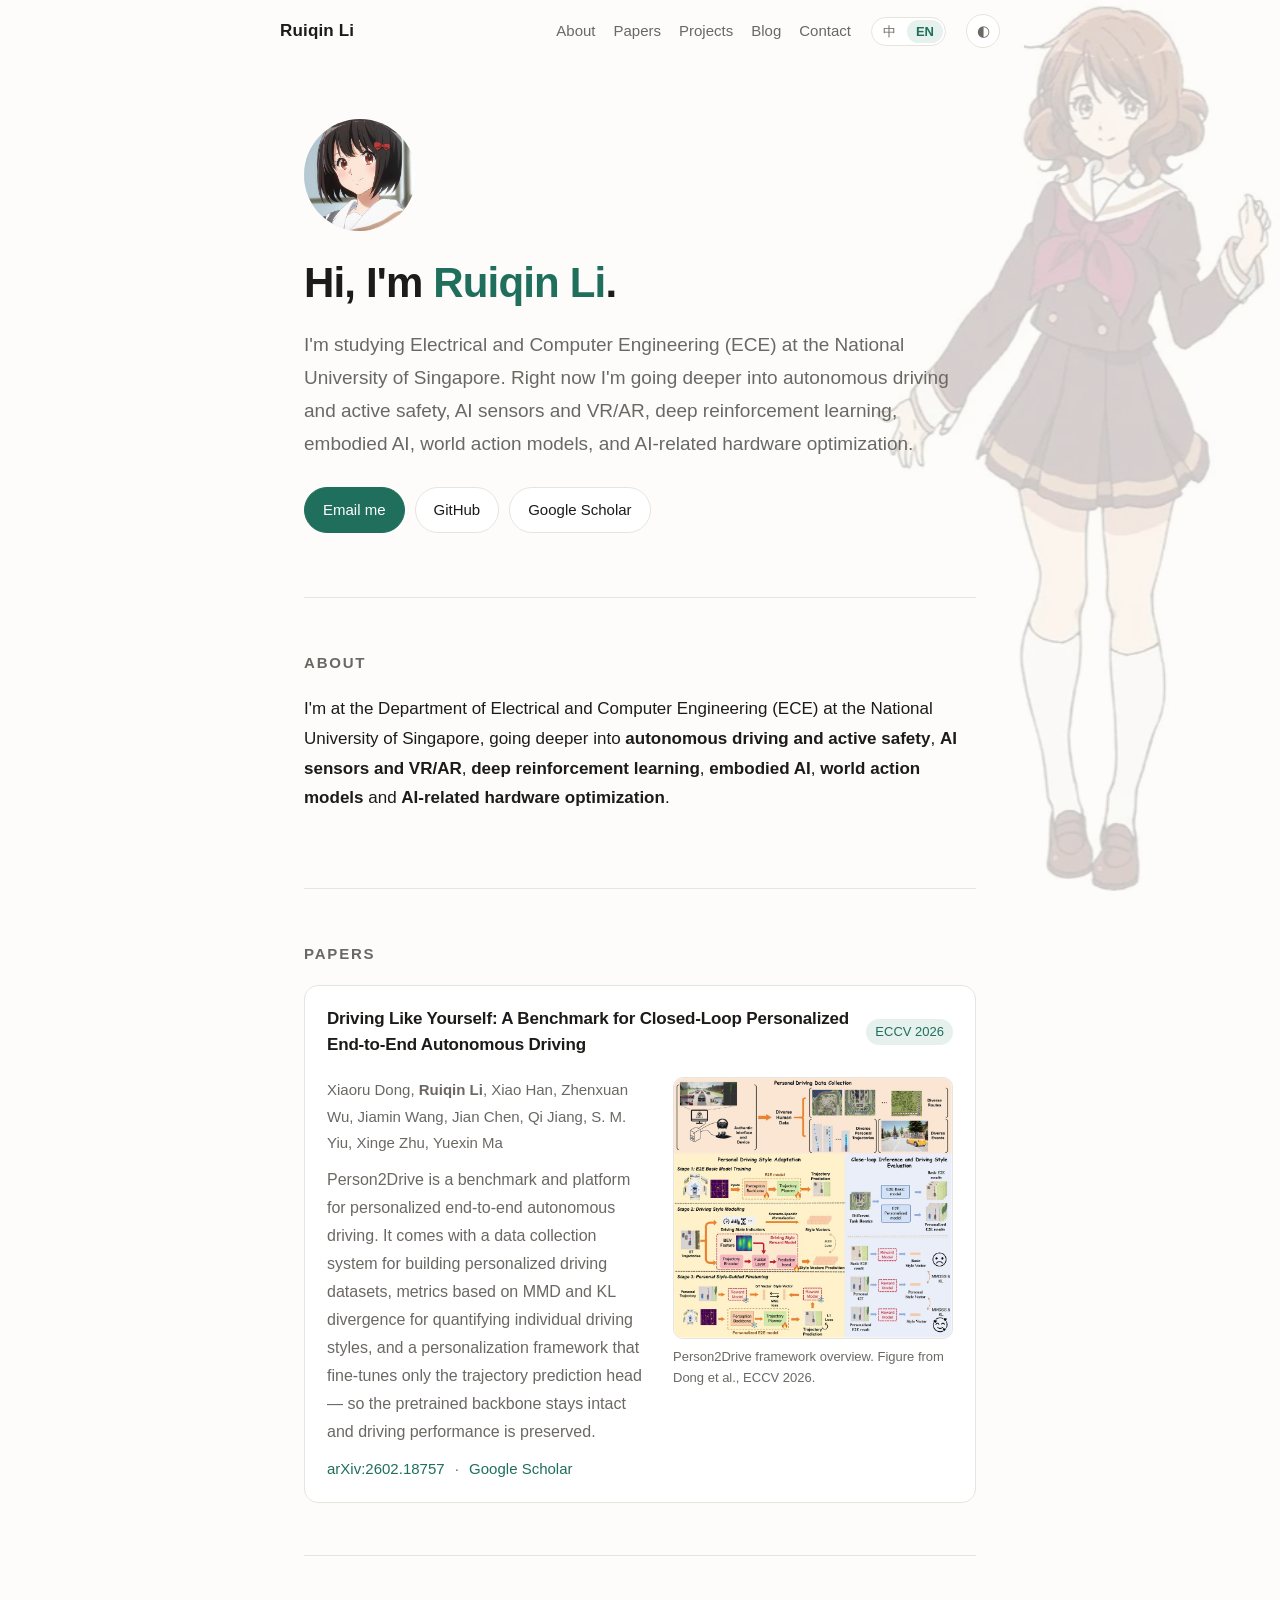
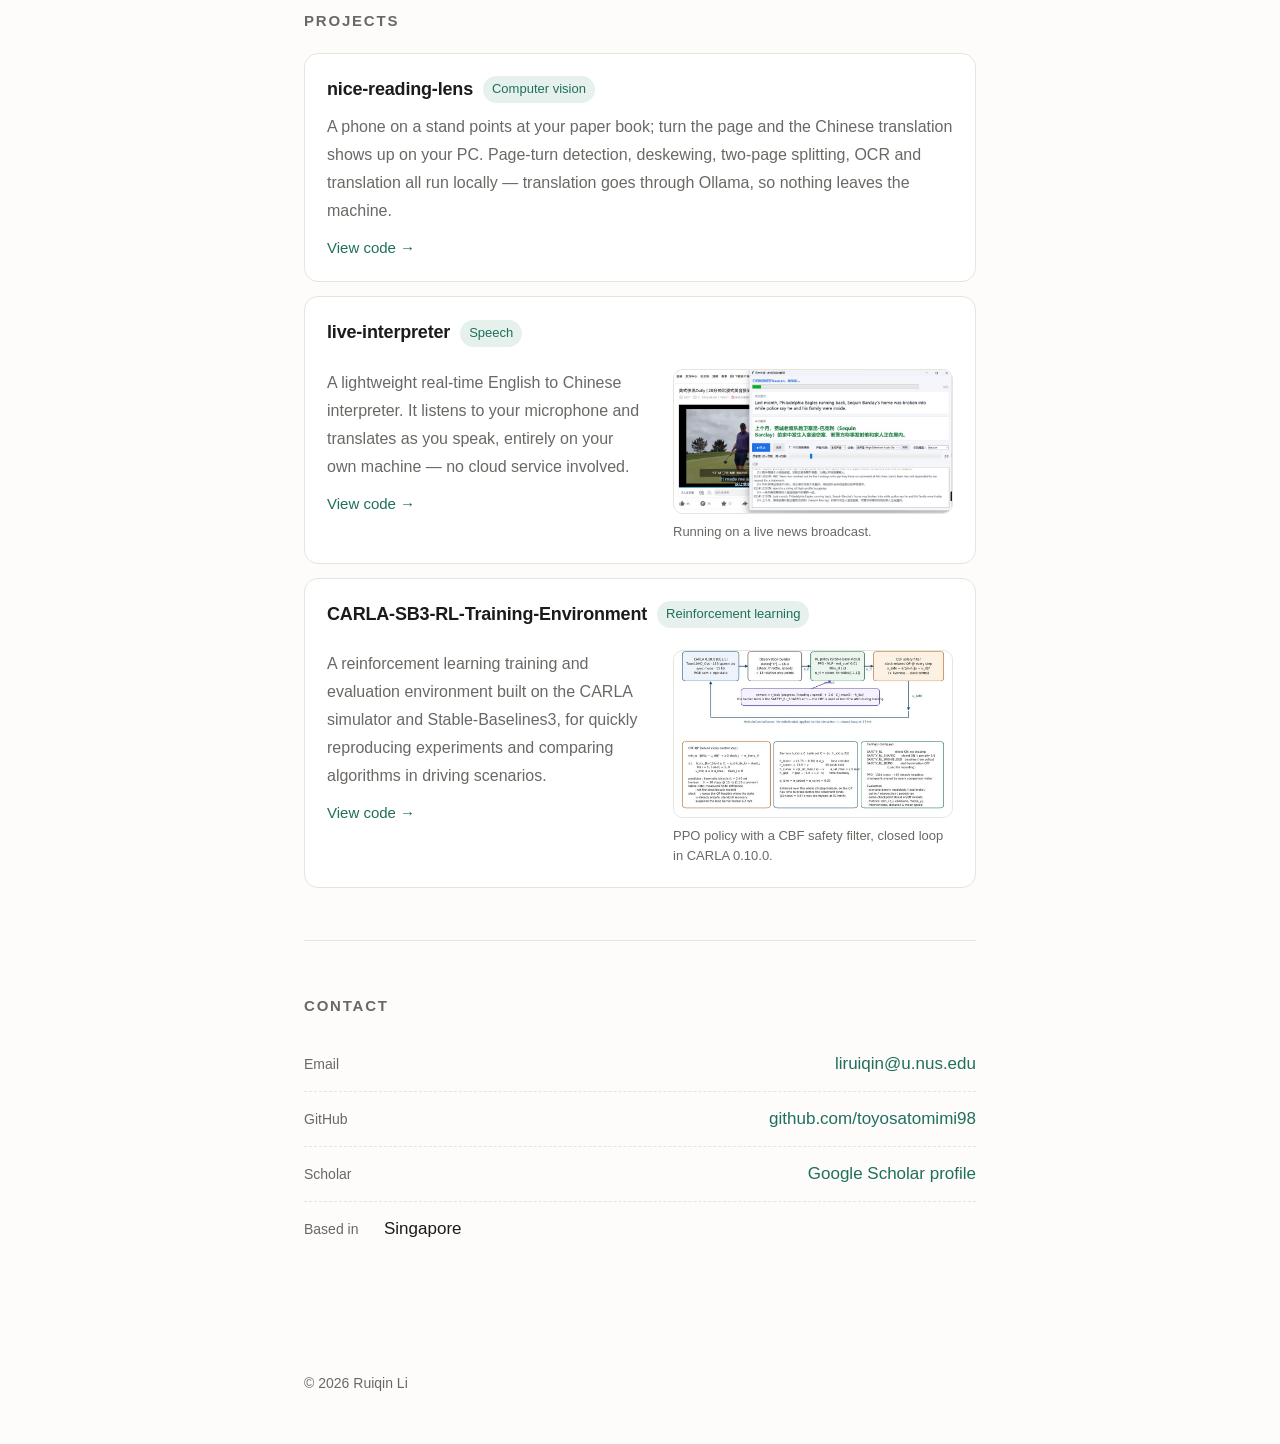
==== commit 85dd5d96: "Add nice-reading-lens to projects" ====
--- a/index.html
+++ b/index.html
@@ -136,6 +136,21 @@
       <h2>Projects</h2>
 
       <ul class="cards">
+        <li class="card">
+          <div class="card-head">
+            <h3>nice-reading-lens</h3>
+            <span class="tag">Computer vision</span>
+          </div>
+          <p>
+            A phone on a stand points at your paper book; turn the page and the Chinese translation
+            shows up on your PC. Page-turn detection, deskewing, two-page splitting, OCR and
+            translation all run locally — translation goes through Ollama, so nothing leaves the machine.
+          </p>
+          <div class="card-links">
+            <a href="https://github.com/toyosatomimi98/nice-reading-lens" target="_blank" rel="noopener">View code →</a>
+          </div>
+        </li>
+
         <li class="card card-media">
           <div class="card-head">
             <h3>live-interpreter</h3>
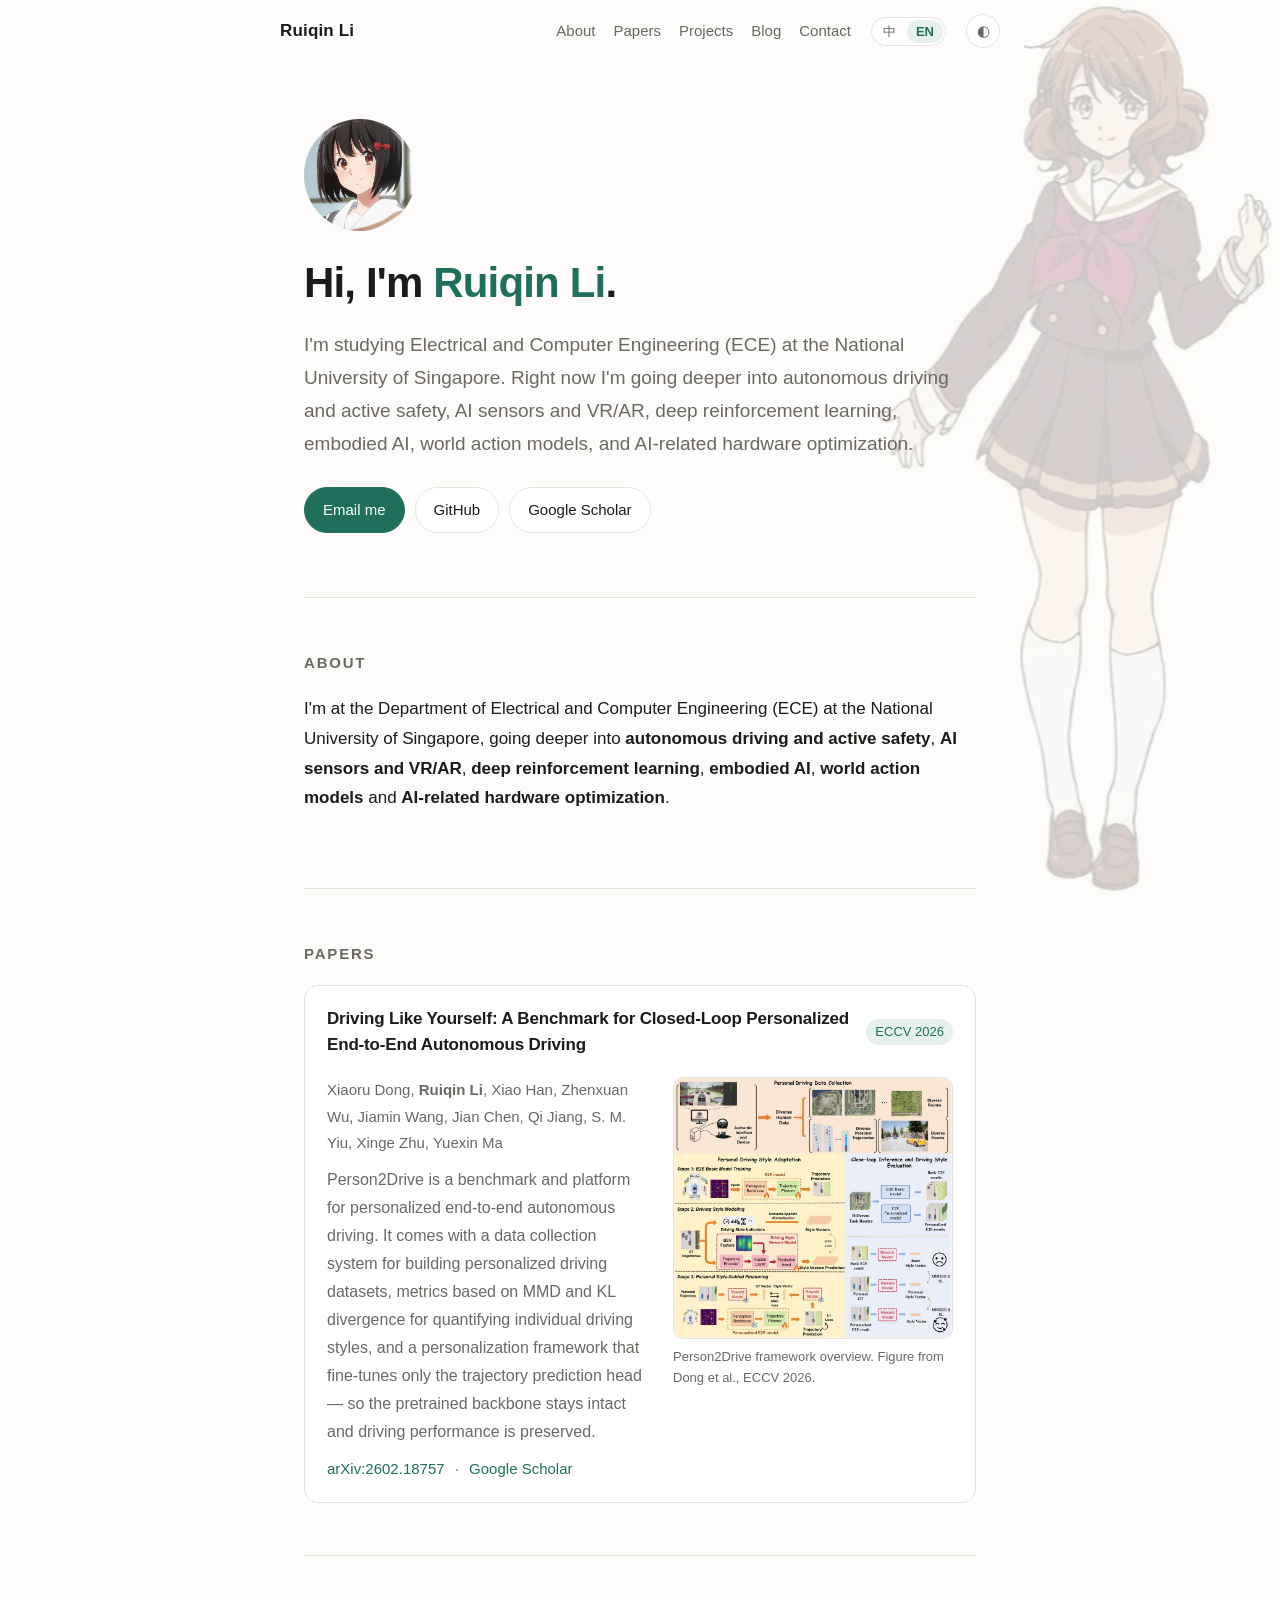
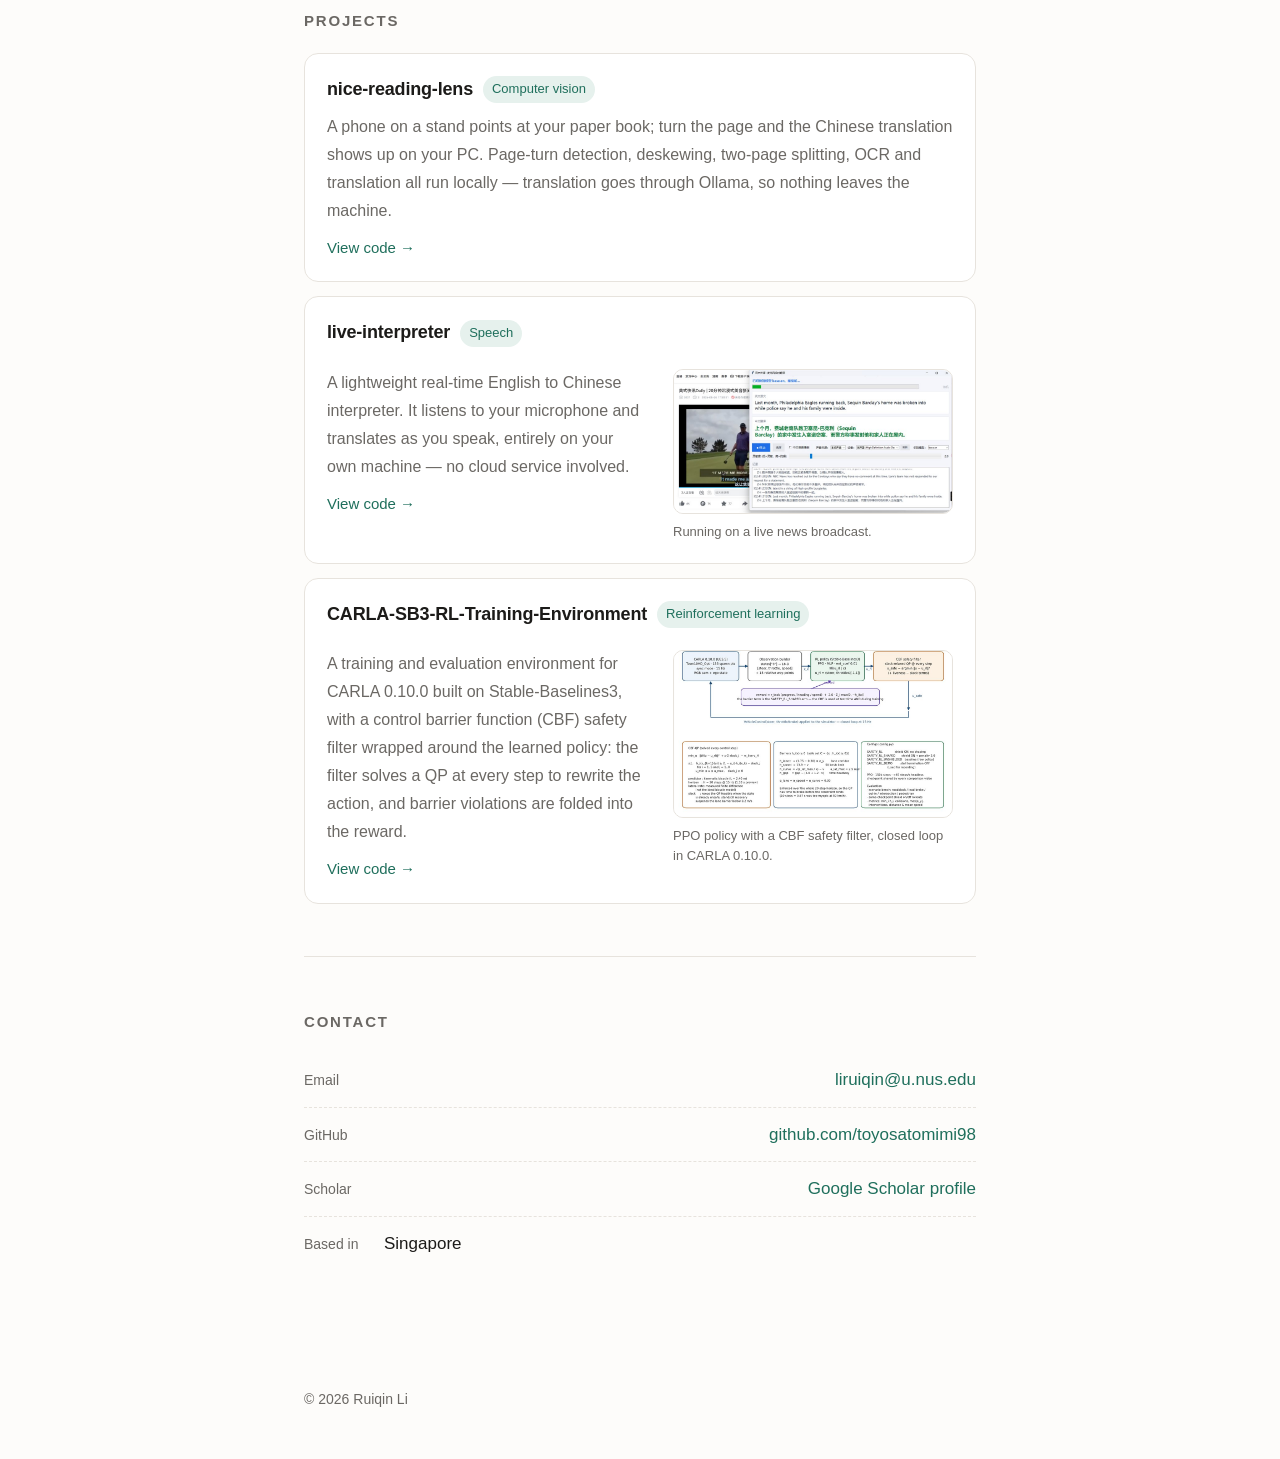
==== commit 3bd254e2: "Describe CARLA project with its safety filter" ====
--- a/index.html
+++ b/index.html
@@ -184,9 +184,10 @@
 
           <div class="card-text">
             <p>
-              A reinforcement learning training and evaluation environment built on the CARLA simulator
-              and Stable-Baselines3, for quickly reproducing experiments and comparing algorithms in
-              driving scenarios.
+              A training and evaluation environment for CARLA 0.10.0 built on Stable-Baselines3, with a
+              control barrier function (CBF) safety filter wrapped around the learned policy: the filter
+              solves a QP at every step to rewrite the action, and barrier violations are folded into
+              the reward.
             </p>
             <div class="card-links">
               <a href="https://github.com/toyosatomimi98/CARLA-SB3-RL-Training-Environment" target="_blank" rel="noopener">View code →</a>
